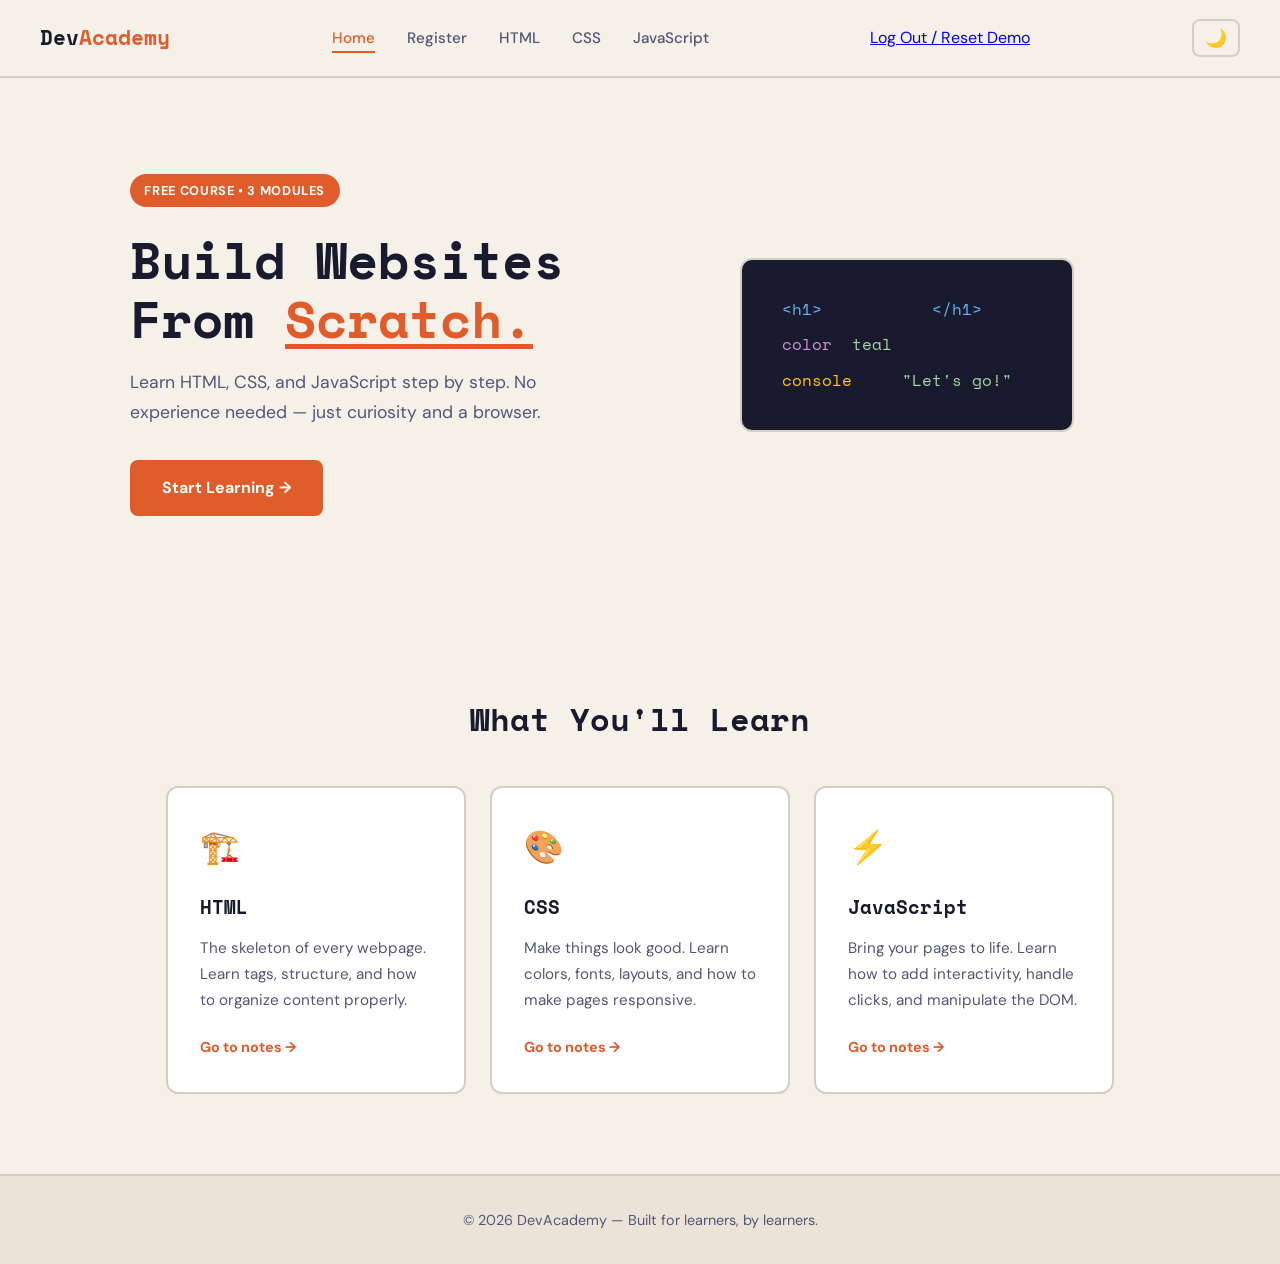
==== index.html @ c274b034 "Add files via upload" ====
<!DOCTYPE html>
<html lang="en">
<head>
    <meta charset="UTF-8">
    <meta name="viewport" content="width=device-width, initial-scale=1.0">
    <title>DevAcademy | Learn Web Development</title>
    <link rel="stylesheet" href="style.css">
    <link href="https://fonts.googleapis.com/css2?family=Space+Mono:wght@400;700&family=DM+Sans:wght@400;500;700&display=swap" rel="stylesheet">
</head>
<body>

    <!-- NAVIGATION -->
    <nav class="navbar">
        <div class="logo">Dev<span>Academy</span></div>
        <ul class="nav-links">
            <li><a href="index.html" class="active">Home</a></li>
            <li><a href="regist.html">Register</a></li>
            <li><a href="html.html">HTML</a></li>
            <li><a href="css.html">CSS</a></li>
            <li><a href="js.html">JavaScript</a></li>
        </ul>
        <a href="#" onclick="logOutUser()">Log Out / Reset Demo</a>
        <button id="theme-toggle">🌙</button>
    </nav>

    <!-- HERO SECTION -->
    <section class="hero">
        <div class="hero-text">
            <span class="badge">Free Course • 3 Modules</span>
            <h1>Build Websites<br>From <span class="highlight">Scratch.</span></h1>
            <p>Learn HTML, CSS, and JavaScript step by step. No experience needed — just curiosity and a browser.</p>
            <a href="html.html" class="btn">Start Learning →</a>
        </div>
        <div class="hero-graphic">
            <div class="code-box">
                <p><span class="tag">&lt;h1&gt;</span>Hello World<span class="tag">&lt;/h1&gt;</span></p>
                <p><span class="prop">color</span>: <span class="val">teal</span>;</p>
                <p><span class="fn">console</span>.log(<span class="val">"Let's go!"</span>);</p>
            </div>
        </div>
    </section>

    <!-- COURSES SECTION -->
    <section class="courses">
        <h2>What You'll Learn</h2>
        <div class="card-container">

            <div class="card">
                <div class="card-icon">🏗️</div>
                <h3>HTML</h3>
                <p>The skeleton of every webpage. Learn tags, structure, and how to organize content properly.</p>
                <a href="html.html" class="card-link">Go to notes →</a>
            </div>

            <div class="card">
                <div class="card-icon">🎨</div>
                <h3>CSS</h3>
                <p>Make things look good. Learn colors, fonts, layouts, and how to make pages responsive.</p>
                <a href="css.html" class="card-link">Go to notes →</a>
            </div>

            <div class="card">
                <div class="card-icon">⚡</div>
                <h3>JavaScript</h3>
                <p>Bring your pages to life. Learn how to add interactivity, handle clicks, and manipulate the DOM.</p>
                <a href="js.html" class="card-link">Go to notes →</a>
            </div>

        </div>
    </section>

    <!-- FOOTER -->
    <footer>
        <p>© 2026 DevAcademy — Built for learners, by learners.</p>
    </footer>

    <script src="script.js"></script>
</body>
</html>
---- style.css ----
:root {
    --bg: #f5f0e8;
    --bg2: #eae4d8;
    --text: #1a1a2e;
    --text2: #555577;
    --accent: #e05c2a;
    --accent2: #c44a1a;
    --card-bg: #ffffff;
    --border: #d4cec4;
    --code-bg: #1a1a2e;
}

[data-theme="dark"] {
    --bg: #0f0f1a;
    --bg2: #1a1a2e;
    --text: #f0ece0;
    --text2: #9990bb;
    --accent: #ff7043;
    --accent2: #e05c2a;
    --card-bg: #1a1a2e;
    --border: #2a2a4e;
    --code-bg: #0a0a15;
}

/* 2. RESET & BASE */
* {
    margin: 0;
    padding: 0;
    box-sizing: border-box;
    transition: background-color 0.3s, color 0.3s, border-color 0.3s;
}

body {
    font-family: 'DM Sans', sans-serif;
    background-color: var(--bg);
    color: var(--text);
    line-height: 1.7;
}

/* 3. NAVBAR */
.navbar {
    display: flex;
    justify-content: space-between;
    align-items: center;
    padding: 1.2rem 2.5rem;
    background-color: var(--bg);
    border-bottom: 2px solid var(--border);
    position: sticky;
    top: 0;
    z-index: 100;
}

.logo {
    font-family: 'Space Mono', monospace;
    font-size: 1.3rem;
    font-weight: 700;
    color: var(--text);
}

.logo span {
    color: var(--accent);
}

.nav-links {
    display: flex;
    list-style: none;
    gap: 2rem;
}

.nav-links a {
    text-decoration: none;
    color: var(--text2);
    font-weight: 500;
    font-size: 0.95rem;
    padding-bottom: 3px;
    border-bottom: 2px solid transparent;
    transition: color 0.2s, border-color 0.2s;
}

.nav-links a:hover,
.nav-links a.active {
    color: var(--accent);
    border-bottom-color: var(--accent);
}

#theme-toggle {
    background: none;
    border: 2px solid var(--border);
    border-radius: 8px;
    padding: 0.4rem 0.7rem;
    font-size: 1.1rem;
    cursor: pointer;
    transition: transform 0.3s, border-color 0.3s;
}

#theme-toggle:hover {
    transform: rotate(20deg);
    border-color: var(--accent);
}

/* 4. HERO SECTION */
.hero {
    display: flex;
    justify-content: space-between;
    align-items: center;
    padding: 6rem 2.5rem;
    gap: 3rem;
    background-color: var(--bg);
    max-width: 1100px;
    margin: 0 auto;
}

.hero-text {
    flex: 1;
}

.badge {
    display: inline-block;
    background: var(--accent);
    color: white;
    font-size: 0.8rem;
    font-weight: 700;
    padding: 0.35rem 0.9rem;
    border-radius: 20px;
    margin-bottom: 1.5rem;
    letter-spacing: 0.05em;
    text-transform: uppercase;
}

.hero-text h1 {
    font-family: 'Space Mono', monospace;
    font-size: 3.2rem;
    line-height: 1.15;
    margin-bottom: 1.2rem;
}

.highlight {
    color: var(--accent);
    text-decoration: underline;
    text-underline-offset: 6px;
}

.hero-text p {
    color: var(--text2);
    font-size: 1.1rem;
    max-width: 480px;
    margin-bottom: 2rem;
}

.btn {
    display: inline-block;
    background: var(--accent);
    color: white;
    text-decoration: none;
    padding: 0.9rem 2rem;
    border-radius: 8px;
    font-weight: 700;
    font-size: 1rem;
    transition: background 0.2s, transform 0.2s, box-shadow 0.2s;
}

.btn:hover {
    background: var(--accent2);
    transform: translateY(-3px);
    box-shadow: 0 8px 20px rgba(224, 92, 42, 0.3);
}

/* 5. HERO GRAPHIC (Code Box) */
.hero-graphic {
    flex: 1;
    display: flex;
    justify-content: center;
}

.code-box {
    background: var(--code-bg);
    border-radius: 12px;
    padding: 2rem 2.5rem;
    font-family: 'Space Mono', monospace;
    font-size: 1rem;
    line-height: 2.2;
    border: 2px solid var(--border);
    min-width: 300px;
}

.tag  { color: #64b5f6; }
.prop { color: #ce93d8; }
.val  { color: #a5d6a7; }
.fn   { color: #ffcc02; }

/* 6. COURSES SECTION */
.courses {
    padding: 5rem 2.5rem;
    max-width: 1100px;
    margin: 0 auto;
}

.courses h2 {
    font-family: 'Space Mono', monospace;
    font-size: 2rem;
    margin-bottom: 2.5rem;
    text-align: center;
}

.card-container {
    display: flex;
    gap: 1.5rem;
    justify-content: center;
    flex-wrap: wrap;
}

.card {
    background: var(--card-bg);
    border: 2px solid var(--border);
    border-radius: 12px;
    padding: 2rem;
    width: 300px;
    cursor: pointer;
    transition: transform 0.25s, box-shadow 0.25s, border-color 0.25s;
}

.card:hover {
    transform: translateY(-8px);
    box-shadow: 0 12px 30px rgba(0,0,0,0.1);
    border-color: var(--accent);
}

.card-icon {
    font-size: 2rem;
    margin-bottom: 1rem;
}

.card h3 {
    font-family: 'Space Mono', monospace;
    font-size: 1.2rem;
    margin-bottom: 0.8rem;
    color: var(--text);
}

.card p {
    color: var(--text2);
    font-size: 0.95rem;
    margin-bottom: 1.2rem;
}

.card-link {
    color: var(--accent);
    font-weight: 700;
    text-decoration: none;
    font-size: 0.9rem;
}

.card-link:hover {
    text-decoration: underline;
}

/* 7. FOOTER */
footer {
    background: var(--bg2);
    border-top: 2px solid var(--border);
    text-align: center;
    padding: 2rem;
    color: var(--text2);
    font-size: 0.9rem;
}

/* 8. RESPONSIVE */
@media (max-width: 768px) {
    .hero {
        flex-direction: column;
        padding: 3rem 1.5rem;
        text-align: center;
    }
    .hero-text h1 {
        font-size: 2.2rem;
    }
    .hero-text p {
        margin: 0 auto 2rem auto;
    }
    .nav-links {
        display: none;
    }
    .code-box {
        font-size: 0.85rem;
        min-width: unset;
        width: 100%;
    }
}
.regist{
    background: transparent;
    size: 12rem;
    
}
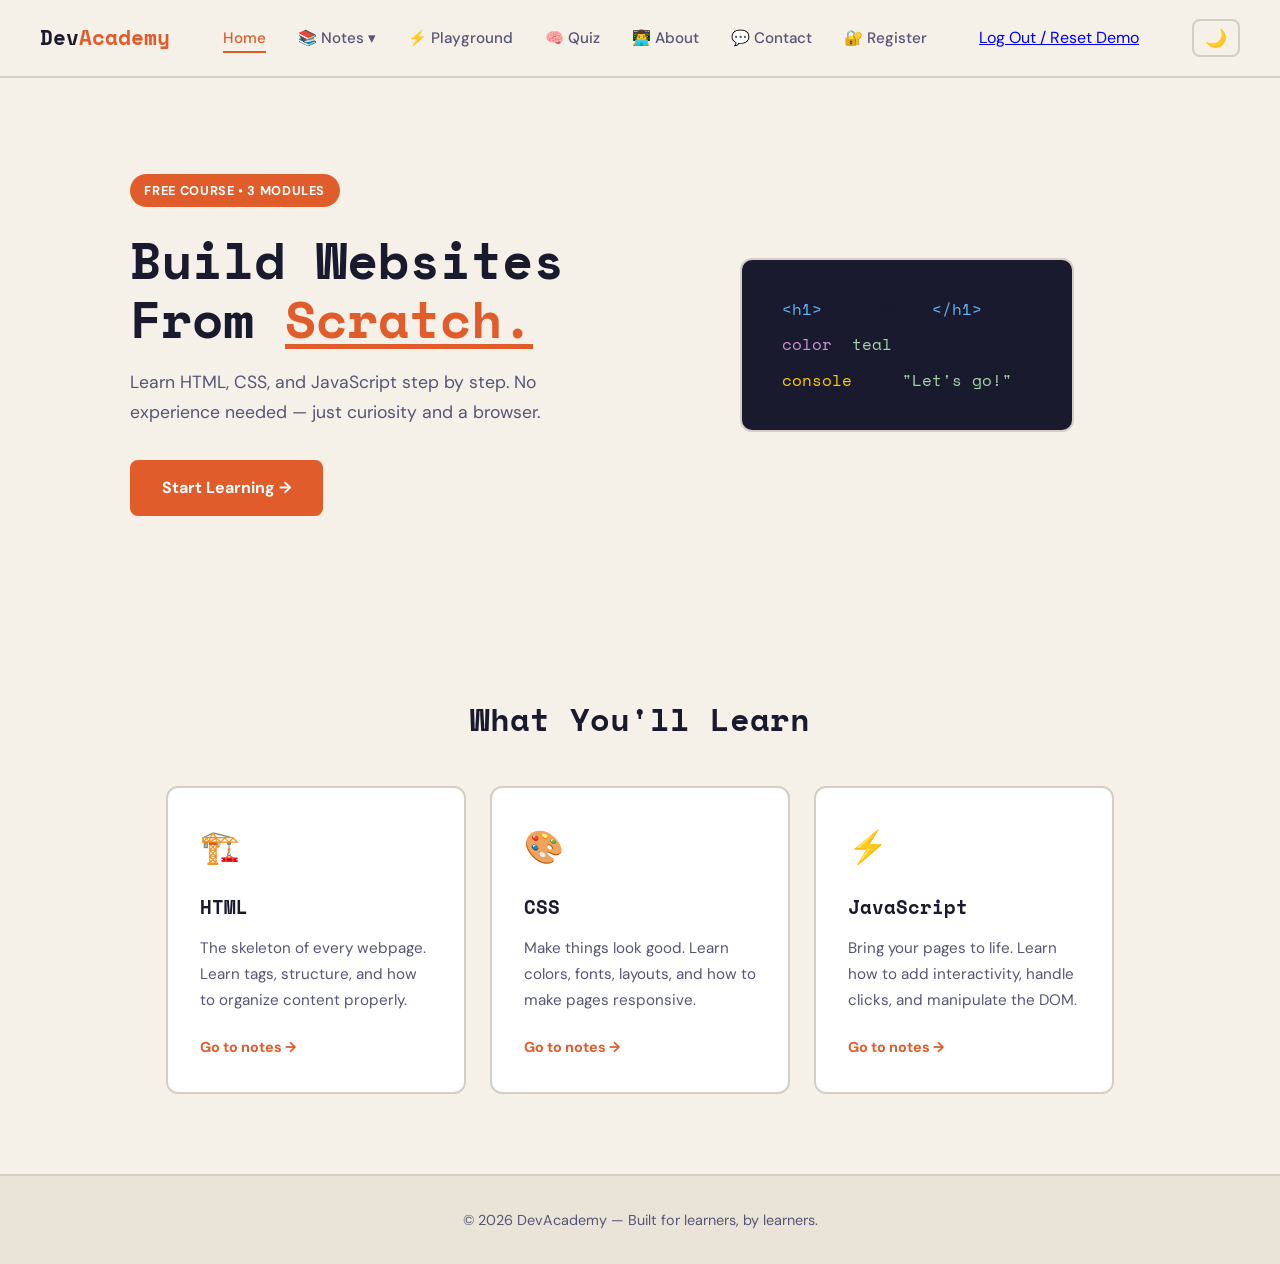
==== commit 549aa6d1: "Standardize the navigation across the site and remove the broken/inconsistent links so all main page" ====
--- a/index.html
+++ b/index.html
@@ -14,11 +14,21 @@
         <div class="logo">Dev<span>Academy</span></div>
         <ul class="nav-links">
             <li><a href="index.html" class="active">Home</a></li>
-            <li><a href="regist.html">Register</a></li>
-            <li><a href="html.html">HTML</a></li>
-            <li><a href="css.html">CSS</a></li>
-            <li><a href="js.html">JavaScript</a></li>
+            <li class="dropdown">
+                <a href="#" class="dropdown-toggle">📚 Notes ▾</a>
+                <ul class="dropdown-menu">
+                    <li><a href="html.html">🏗️ HTML</a></li>
+                    <li><a href="css.html">🎨 CSS</a></li>
+                    <li><a href="js.html">⚡ JavaScript</a></li>
+                </ul>
+            </li>
+            <li><a href="practice.html">⚡ Playground</a></li>
+            <li><a href="quiz.html">🧠 Quiz</a></li>
+            <li><a href="about.html">👨‍💻 About</a></li>
+            <li><a href="contact.html">💬 Contact</a></li>
+            <li><a href="regist.html">🔐 Register</a></li>
         </ul>
+        <button class="hamburger">☰</button>
         <a href="#" onclick="logOutUser()">Log Out / Reset Demo</a>
         <button id="theme-toggle">🌙</button>
     </nav>
--- a/style.css
+++ b/style.css
@@ -81,6 +81,69 @@
 .nav-links a.active {
     color: var(--accent);
     border-bottom-color: var(--accent);
+}
+
+/* DROPDOWN MENU */
+.dropdown {
+    position: relative;
+}
+
+.dropdown-toggle::after {
+    content: '';
+}
+
+.dropdown-menu {
+    display: none;
+    position: absolute;
+    top: 100%;
+    left: 0;
+    background: var(--card-bg);
+    border: 2px solid var(--border);
+    border-radius: 8px;
+    flex-direction: column;
+    gap: 0;
+    min-width: 200px;
+    list-style: none;
+    padding: 0.5rem 0;
+    margin-top: 0.5rem;
+    box-shadow: 0 8px 24px rgba(0,0,0,0.1);
+}
+
+.dropdown-menu li {
+    border-bottom: 1px solid var(--border);
+}
+
+.dropdown-menu li:last-child {
+    border-bottom: none;
+}
+
+.dropdown-menu a {
+    display: block;
+    padding: 0.75rem 1.2rem;
+    border: none;
+    font-size: 0.9rem;
+    transition: background 0.2s, color 0.2s;
+}
+
+.dropdown-menu a:hover {
+    background: var(--bg2);
+    color: var(--accent);
+    border-bottom: none;
+}
+
+.dropdown:hover .dropdown-menu {
+    display: flex;
+}
+
+/* Hamburger Menu */
+.hamburger {
+    display: none;
+    background: none;
+    border: none;
+    font-size: 1.5rem;
+    cursor: pointer;
+    color: var(--text);
+    padding: 0.5rem;
 }
 
 #theme-toggle {
@@ -266,28 +329,117 @@
 
 /* 8. RESPONSIVE */
 @media (max-width: 768px) {
+    .navbar {
+        padding: 1rem 1.5rem;
+        position: relative;
+    }
+    
+    .hamburger {
+        display: block;
+    }
+    
+    .nav-links {
+        display: none;
+        position: absolute;
+        top: 100%;
+        left: 0;
+        right: 0;
+        flex-direction: column;
+        background: var(--bg);
+        border-bottom: 2px solid var(--border);
+        padding: 1rem 0;
+        gap: 0;
+        width: 100%;
+        z-index: 99;
+        margin-top: 0;
+    }
+    
+    .nav-links.active {
+        display: flex;
+    }
+    
+    .nav-links li {
+        border-bottom: 1px solid var(--border);
+    }
+    
+    .nav-links a {
+        display: block;
+        padding: 1rem 1.5rem;
+        border: none;
+        font-size: 1rem;
+        border-bottom: none;
+    }
+    
+    /* Mobile dropdown */
+    .dropdown-menu {
+        position: static;
+        display: none;
+        background: var(--bg2);
+        border: none;
+        box-shadow: none;
+        padding: 0;
+        margin: 0;
+    }
+    
+    .dropdown-menu.active {
+        display: flex;
+    }
+    
+    .dropdown-menu a {
+        padding: 0.8rem 2rem;
+        font-size: 0.85rem;
+    }
+    
     .hero {
         flex-direction: column;
         padding: 3rem 1.5rem;
         text-align: center;
     }
+    
     .hero-text h1 {
         font-size: 2.2rem;
     }
+    
     .hero-text p {
         margin: 0 auto 2rem auto;
     }
-    .nav-links {
-        display: none;
-    }
+    
     .code-box {
         font-size: 0.85rem;
         min-width: unset;
         width: 100%;
-    }
-}
-.regist{
-    background: transparent;
-    size: 12rem;
-    
+        padding: 1.5rem 1rem;
+    }
+    
+    .card {
+        width: 100%;
+        max-width: 350px;
+    }
+    
+    #theme-toggle {
+        order: 3;
+    }
+}
+
+@media (max-width: 480px) {
+    .logo {
+        font-size: 1.1rem;
+    }
+    
+    .hero-text h1 {
+        font-size: 1.8rem;
+    }
+    
+    .navbar {
+        padding: 0.8rem 1rem;
+    }
+    
+    .card-container {
+        gap: 1rem;
+    }
+    
+    .hero {
+        padding: 2rem 1rem;
+        gap: 1.5rem;
+    }
 }
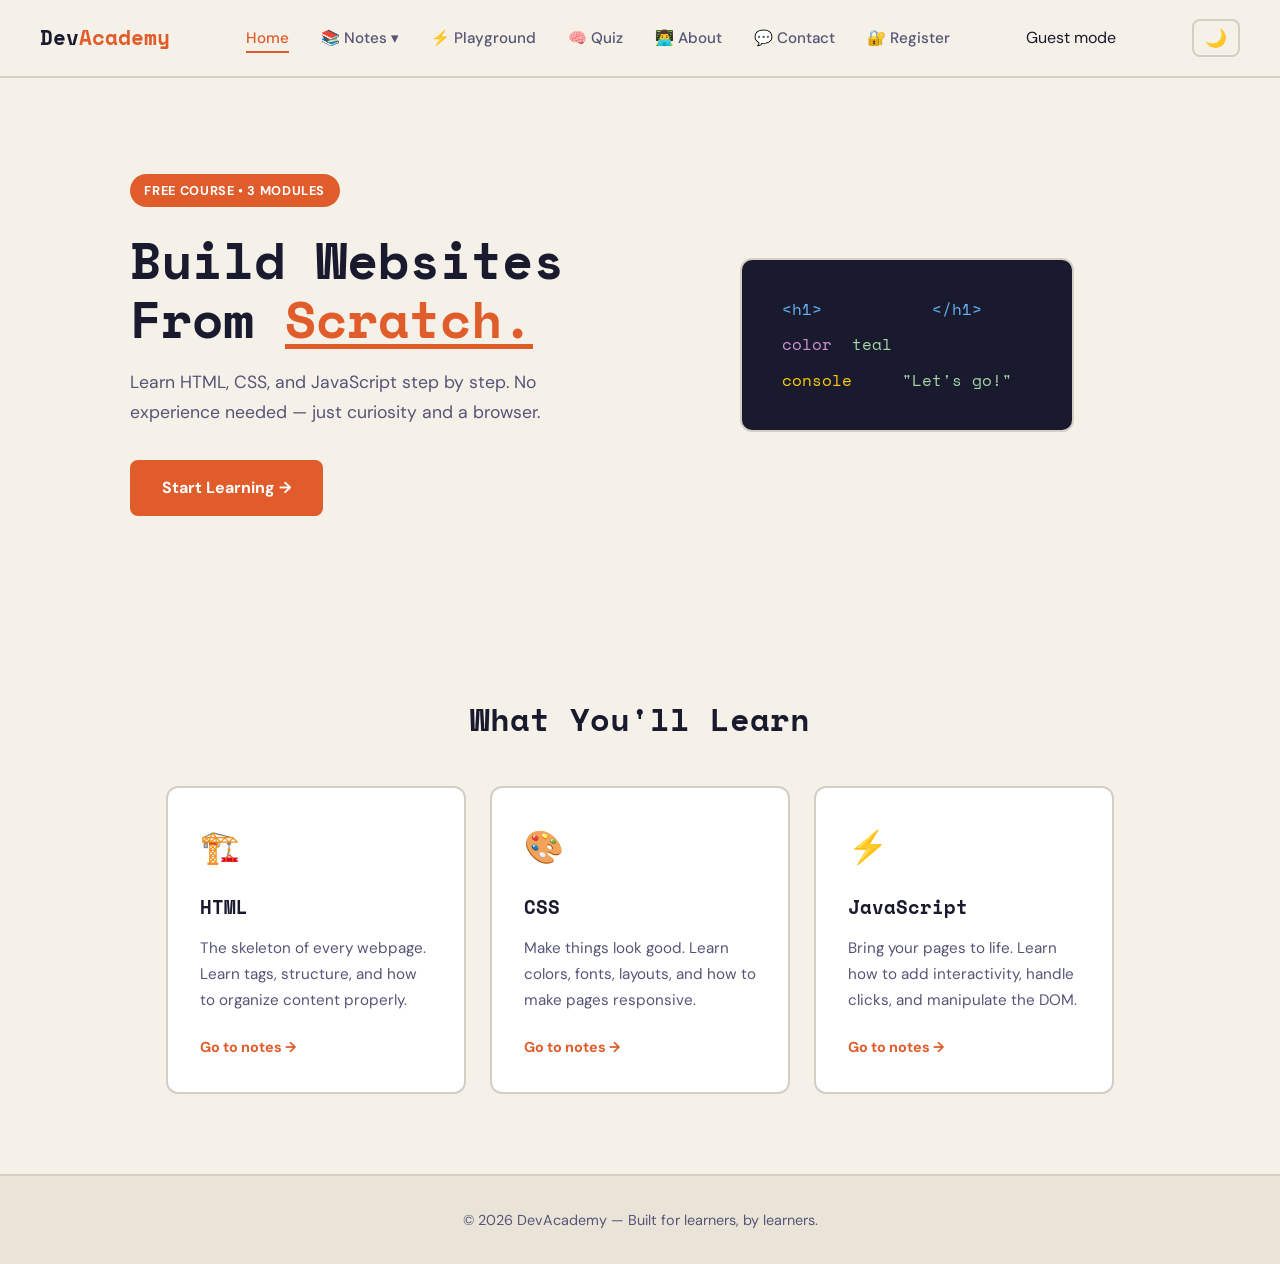
==== commit 18f23c85: "Standardize navigation across the site, keep the sign-in flow optional, and add a simple auth status" ====
--- a/index.html
+++ b/index.html
@@ -9,7 +9,6 @@
 </head>
 <body>
 
-    <!-- NAVIGATION -->
     <nav class="navbar">
         <div class="logo">Dev<span>Academy</span></div>
         <ul class="nav-links">
@@ -29,11 +28,10 @@
             <li><a href="regist.html">🔐 Register</a></li>
         </ul>
         <button class="hamburger">☰</button>
-        <a href="#" onclick="logOutUser()">Log Out / Reset Demo</a>
+        <span id="auth-status" class="auth-status">Guest mode</span>
         <button id="theme-toggle">🌙</button>
     </nav>
 
-    <!-- HERO SECTION -->
     <section class="hero">
         <div class="hero-text">
             <span class="badge">Free Course • 3 Modules</span>
@@ -50,36 +48,30 @@
         </div>
     </section>
 
-    <!-- COURSES SECTION -->
     <section class="courses">
         <h2>What You'll Learn</h2>
         <div class="card-container">
-
             <div class="card">
                 <div class="card-icon">🏗️</div>
                 <h3>HTML</h3>
                 <p>The skeleton of every webpage. Learn tags, structure, and how to organize content properly.</p>
                 <a href="html.html" class="card-link">Go to notes →</a>
             </div>
-
             <div class="card">
                 <div class="card-icon">🎨</div>
                 <h3>CSS</h3>
                 <p>Make things look good. Learn colors, fonts, layouts, and how to make pages responsive.</p>
                 <a href="css.html" class="card-link">Go to notes →</a>
             </div>
-
             <div class="card">
                 <div class="card-icon">⚡</div>
                 <h3>JavaScript</h3>
                 <p>Bring your pages to life. Learn how to add interactivity, handle clicks, and manipulate the DOM.</p>
                 <a href="js.html" class="card-link">Go to notes →</a>
             </div>
-
         </div>
     </section>
 
-    <!-- FOOTER -->
     <footer>
         <p>© 2026 DevAcademy — Built for learners, by learners.</p>
     </footer>
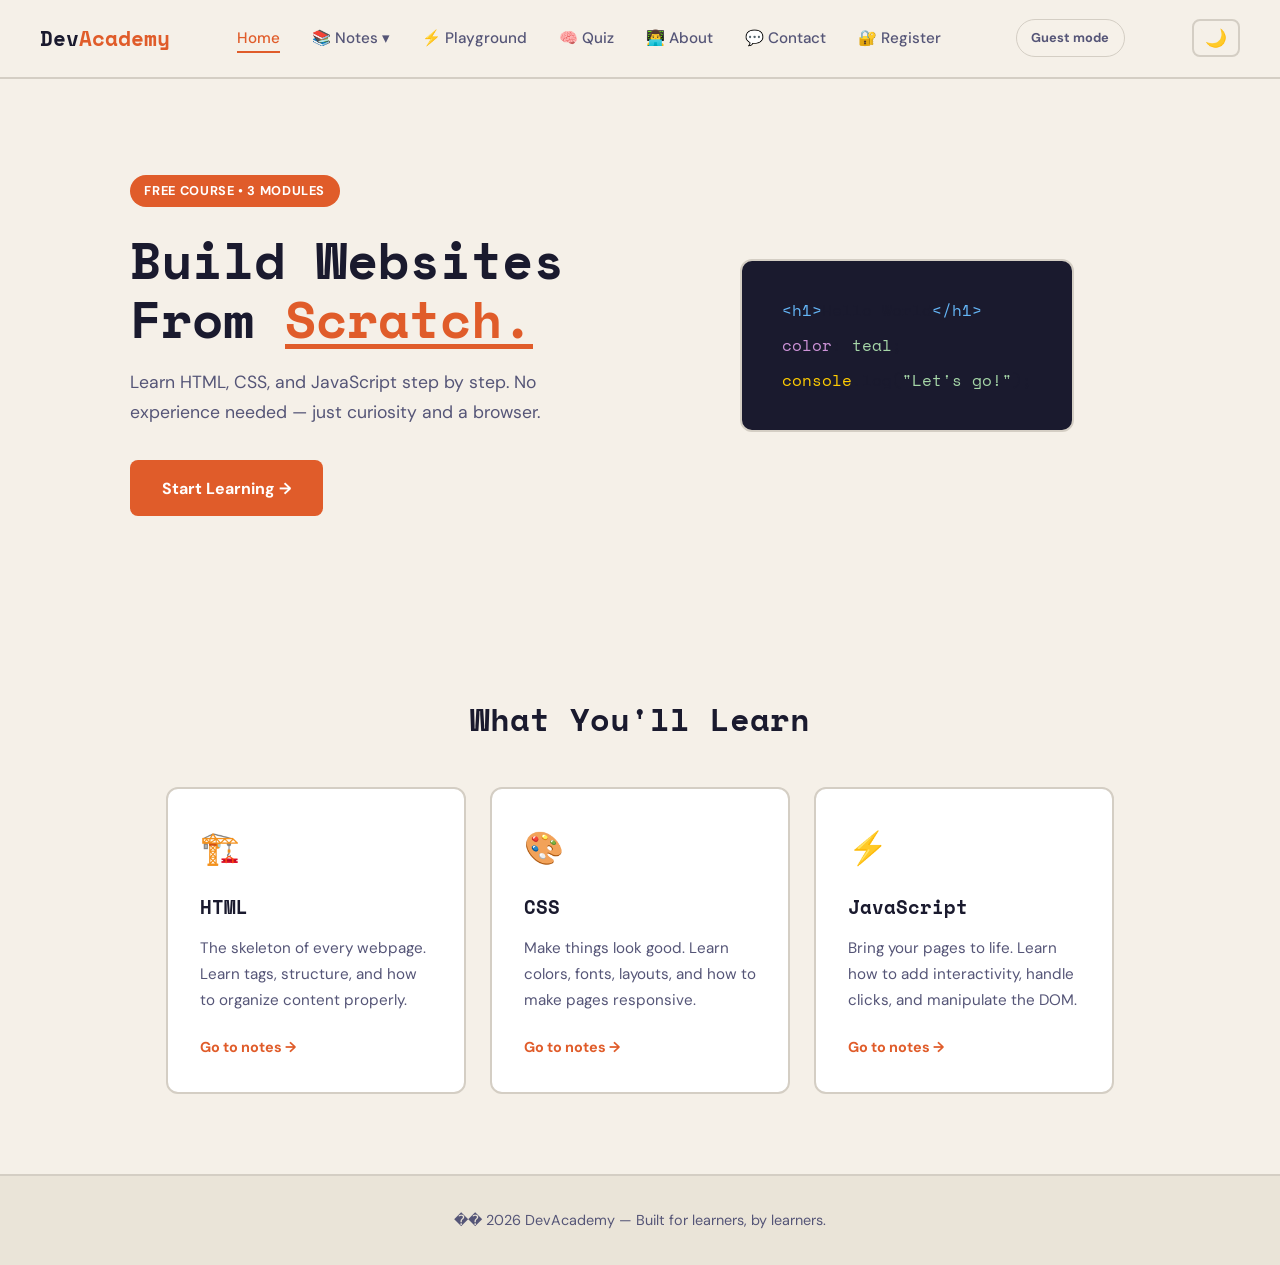
==== commit d1f29ed9: "Apply the practical refactor: split the main site behavior into reusable JS modules, add shared help" ====
--- a/index.html
+++ b/index.html
@@ -5,6 +5,7 @@
     <meta name="viewport" content="width=device-width, initial-scale=1.0">
     <title>DevAcademy | Learn Web Development</title>
     <link rel="stylesheet" href="style.css">
+    <link rel="stylesheet" href="assets/css/site-helpers.css">
     <link href="https://fonts.googleapis.com/css2?family=Space+Mono:wght@400;700&family=DM+Sans:wght@400;500;700&display=swap" rel="stylesheet">
 </head>
 <body>
@@ -73,9 +74,13 @@
     </section>
 
     <footer>
-        <p>© 2026 DevAcademy — Built for learners, by learners.</p>
+        <p>�� 2026 DevAcademy — Built for learners, by learners.</p>
     </footer>
 
     <script src="script.js"></script>
+    <script src="assets/js/theme.js"></script>
+    <script src="assets/js/nav.js"></script>
+    <script src="assets/js/auth.js"></script>
+    <script src="assets/js/main.js"></script>
 </body>
 </html>
--- a/assets/css/site-helpers.css
+++ b/assets/css/site-helpers.css
@@ -0,0 +1,23 @@
+.auth-status {
+    display: inline-flex;
+    align-items: center;
+    justify-content: center;
+    font-size: 0.8rem;
+    font-weight: 700;
+    color: var(--text2);
+    background: rgba(255, 255, 255, 0.06);
+    border: 1px solid var(--border);
+    border-radius: 999px;
+    padding: 0.45rem 0.9rem;
+    margin-left: 0.5rem;
+    white-space: nowrap;
+}
+
+.nav-links a.active {
+    color: var(--accent);
+    border-bottom: 2px solid var(--accent);
+}
+
+.dropdown-menu.active {
+    display: block;
+}
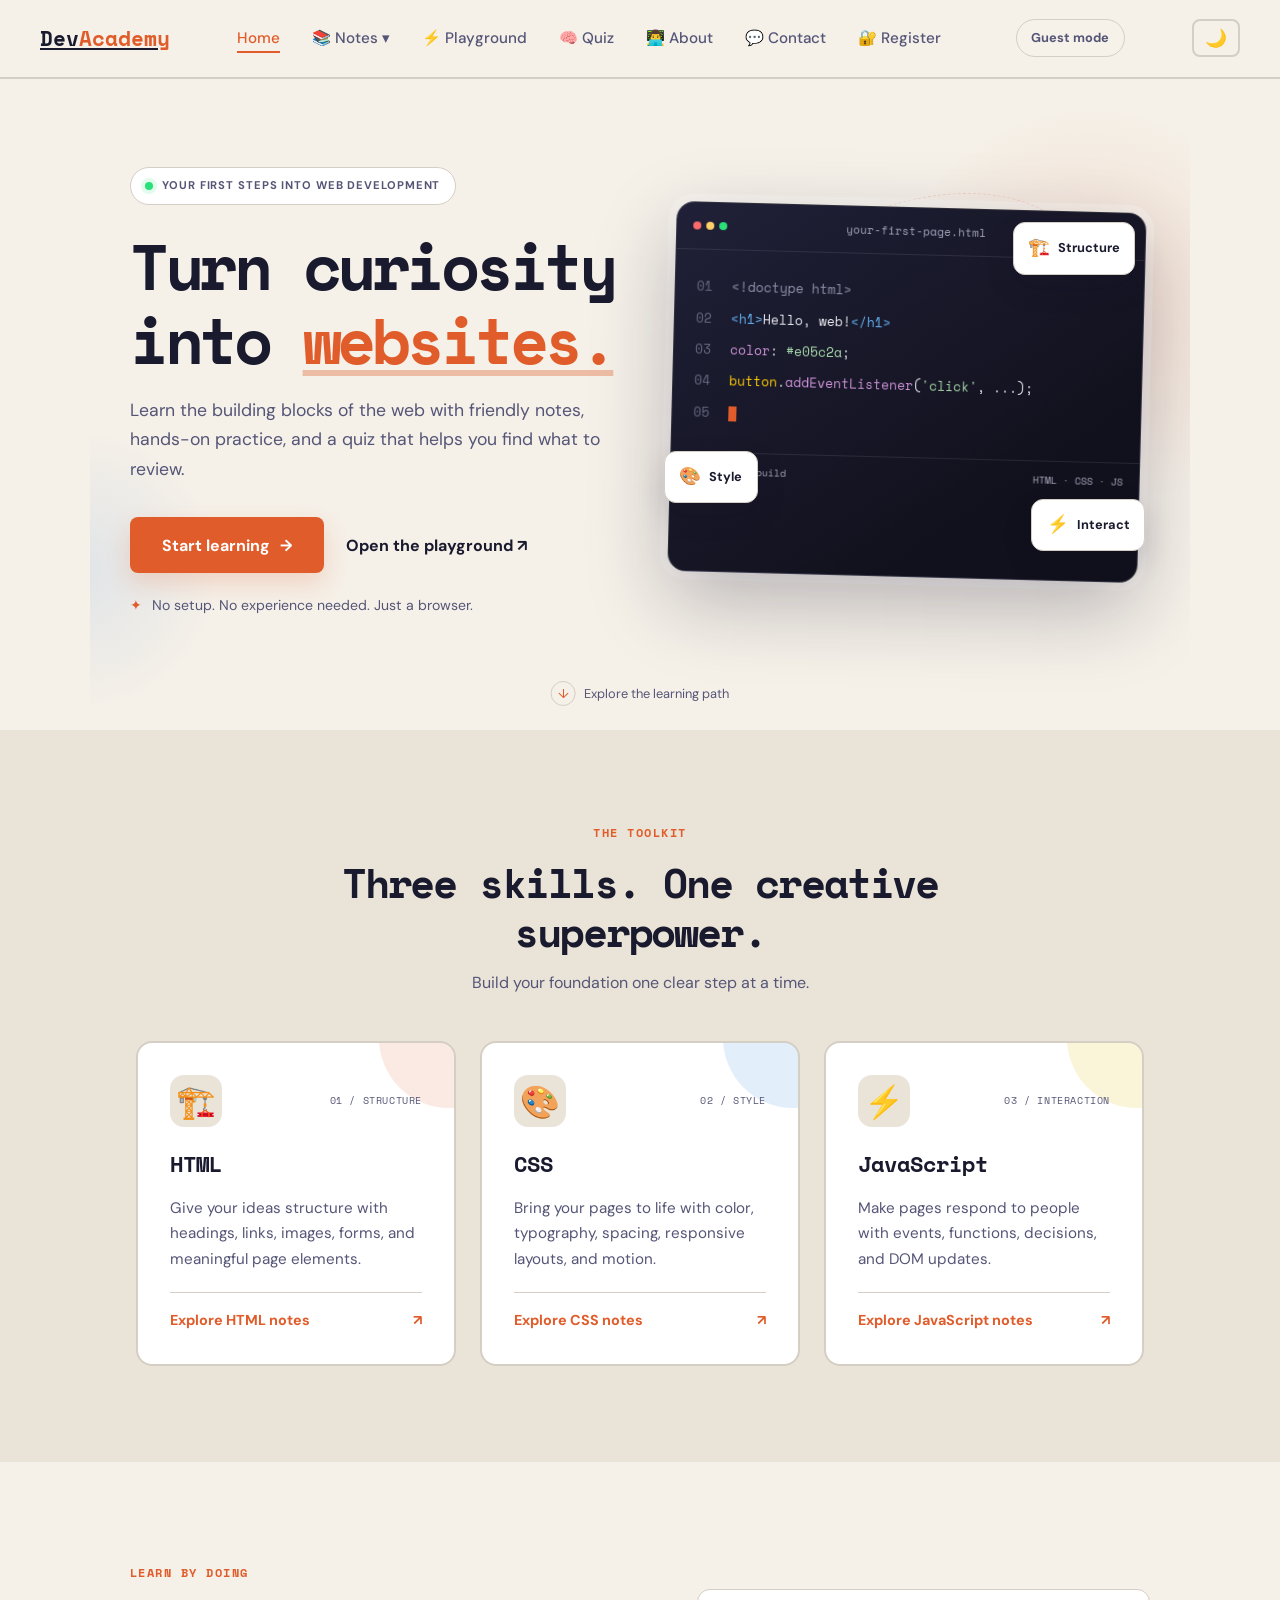
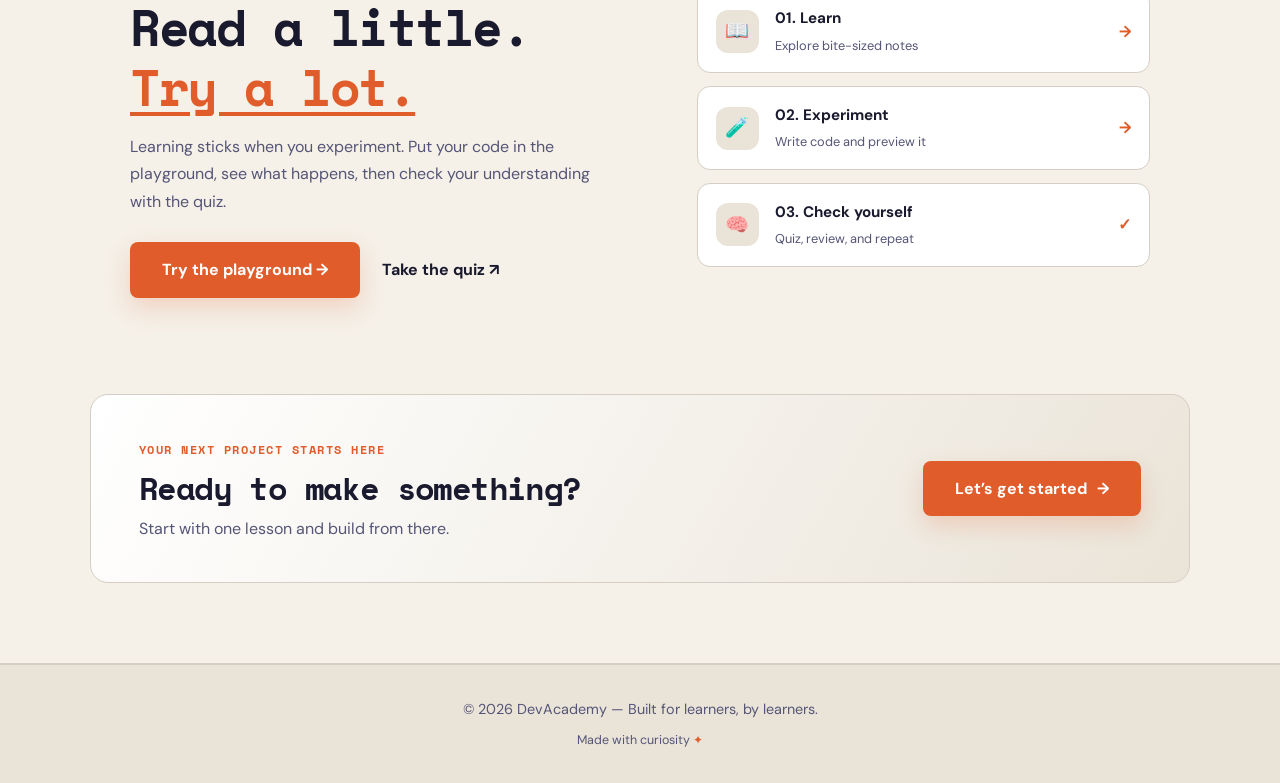
==== commit b5156b10: "Refresh landing page with polished responsive interactions" ====
--- a/index.html
+++ b/index.html
@@ -3,15 +3,17 @@
 <head>
     <meta charset="UTF-8">
     <meta name="viewport" content="width=device-width, initial-scale=1.0">
+    <meta name="description" content="Learn HTML, CSS, and JavaScript with beginner-friendly notes, a live playground, and a quick knowledge quiz.">
     <title>DevAcademy | Learn Web Development</title>
     <link rel="stylesheet" href="style.css">
     <link rel="stylesheet" href="assets/css/site-helpers.css">
+    <link rel="stylesheet" href="landing.css">
     <link href="https://fonts.googleapis.com/css2?family=Space+Mono:wght@400;700&family=DM+Sans:wght@400;500;700&display=swap" rel="stylesheet">
 </head>
 <body>
 
     <nav class="navbar">
-        <div class="logo">Dev<span>Academy</span></div>
+        <a class="logo" href="index.html" aria-label="DevAcademy home">Dev<span>Academy</span></a>
         <ul class="nav-links">
             <li><a href="index.html" class="active">Home</a></li>
             <li class="dropdown">
@@ -28,59 +30,100 @@
             <li><a href="contact.html">💬 Contact</a></li>
             <li><a href="regist.html">🔐 Register</a></li>
         </ul>
-        <button class="hamburger">☰</button>
+        <button class="hamburger" type="button" aria-label="Toggle navigation" aria-expanded="false">☰</button>
         <span id="auth-status" class="auth-status">Guest mode</span>
-        <button id="theme-toggle">🌙</button>
+        <button id="theme-toggle" type="button" aria-label="Toggle theme">🌙</button>
     </nav>
 
-    <section class="hero">
-        <div class="hero-text">
-            <span class="badge">Free Course • 3 Modules</span>
-            <h1>Build Websites<br>From <span class="highlight">Scratch.</span></h1>
-            <p>Learn HTML, CSS, and JavaScript step by step. No experience needed — just curiosity and a browser.</p>
-            <a href="html.html" class="btn">Start Learning →</a>
-        </div>
-        <div class="hero-graphic">
-            <div class="code-box">
-                <p><span class="tag">&lt;h1&gt;</span>Hello World<span class="tag">&lt;/h1&gt;</span></p>
-                <p><span class="prop">color</span>: <span class="val">teal</span>;</p>
-                <p><span class="fn">console</span>.log(<span class="val">"Let's go!"</span>);</p>
+    <main>
+        <section class="hero landing-hero">
+            <div class="hero-text landing-copy">
+                <span class="badge"><span class="status-dot" aria-hidden="true"></span> YOUR FIRST STEPS INTO WEB DEVELOPMENT</span>
+                <h1>Turn curiosity into <span class="highlight">websites.</span></h1>
+                <p>Learn the building blocks of the web with friendly notes, hands-on practice, and a quiz that helps you find what to review.</p>
+                <div class="hero-actions">
+                    <a href="html.html" class="btn landing-primary">Start learning <span aria-hidden="true">→</span></a>
+                    <a href="practice.html" class="landing-secondary">Open the playground <span aria-hidden="true">↗</span></a>
+                </div>
+                <div class="hero-proof"><span aria-hidden="true">✦</span> No setup. No experience needed. Just a browser.</div>
             </div>
-        </div>
-    </section>
+            <div class="hero-graphic landing-visual" aria-label="Code preview showing HTML, CSS, and JavaScript">
+                <div class="orbit orbit-one" aria-hidden="true"></div>
+                <div class="orbit orbit-two" aria-hidden="true"></div>
+                <div class="code-window">
+                    <div class="window-top"><span class="window-dots"><i></i><i></i><i></i></span><span>your-first-page.html</span><span class="window-menu">•••</span></div>
+                    <div class="code-lines" aria-hidden="true">
+                        <p><span class="line-number">01</span><span class="code-muted">&lt;!doctype html&gt;</span></p>
+                        <p><span class="line-number">02</span><span class="tag">&lt;h1&gt;</span>Hello, web!<span class="tag">&lt;/h1&gt;</span></p>
+                        <p><span class="line-number">03</span><span class="prop">color</span>: <span class="val">#e05c2a</span>;</p>
+                        <p><span class="line-number">04</span><span class="fn">button</span>.<span class="prop">addEventListener</span>(<span class="val">'click'</span>, ...);</p>
+                        <p><span class="line-number">05</span><span class="cursor-block"></span></p>
+                    </div>
+                    <div class="window-status"><span><i></i> Ready to build</span><span>HTML · CSS · JS</span></div>
+                </div>
+                <div class="floating-chip chip-html"><span>🏗️</span> Structure</div>
+                <div class="floating-chip chip-css"><span>🎨</span> Style</div>
+                <div class="floating-chip chip-js"><span>⚡</span> Interact</div>
+            </div>
+            <a class="scroll-cue" href="#learning-path"><span aria-hidden="true">↓</span> Explore the learning path</a>
+        </section>
 
-    <section class="courses">
-        <h2>What You'll Learn</h2>
-        <div class="card-container">
-            <div class="card">
-                <div class="card-icon">🏗️</div>
-                <h3>HTML</h3>
-                <p>The skeleton of every webpage. Learn tags, structure, and how to organize content properly.</p>
-                <a href="html.html" class="card-link">Go to notes →</a>
+        <section class="learning-section" id="learning-path">
+            <div class="section-heading">
+                <span class="section-kicker">THE TOOLKIT</span>
+                <h2>Three skills. One creative superpower.</h2>
+                <p>Build your foundation one clear step at a time.</p>
             </div>
-            <div class="card">
-                <div class="card-icon">🎨</div>
-                <h3>CSS</h3>
-                <p>Make things look good. Learn colors, fonts, layouts, and how to make pages responsive.</p>
-                <a href="css.html" class="card-link">Go to notes →</a>
+            <div class="card-container learning-cards">
+                <article class="card learning-card html-card">
+                    <div class="card-topline"><span class="card-icon">🏗️</span><span class="module-number">01 / STRUCTURE</span></div>
+                    <h3>HTML</h3>
+                    <p>Give your ideas structure with headings, links, images, forms, and meaningful page elements.</p>
+                    <a href="html.html" class="card-link">Explore HTML notes <span aria-hidden="true">↗</span></a>
+                </article>
+                <article class="card learning-card css-card">
+                    <div class="card-topline"><span class="card-icon">🎨</span><span class="module-number">02 / STYLE</span></div>
+                    <h3>CSS</h3>
+                    <p>Bring your pages to life with color, typography, spacing, responsive layouts, and motion.</p>
+                    <a href="css.html" class="card-link">Explore CSS notes <span aria-hidden="true">↗</span></a>
+                </article>
+                <article class="card learning-card js-card">
+                    <div class="card-topline"><span class="card-icon">⚡</span><span class="module-number">03 / INTERACTION</span></div>
+                    <h3>JavaScript</h3>
+                    <p>Make pages respond to people with events, functions, decisions, and DOM updates.</p>
+                    <a href="js.html" class="card-link">Explore JavaScript notes <span aria-hidden="true">↗</span></a>
+                </article>
             </div>
-            <div class="card">
-                <div class="card-icon">⚡</div>
-                <h3>JavaScript</h3>
-                <p>Bring your pages to life. Learn how to add interactivity, handle clicks, and manipulate the DOM.</p>
-                <a href="js.html" class="card-link">Go to notes →</a>
+        </section>
+
+        <section class="try-section" aria-labelledby="try-title">
+            <div class="try-copy">
+                <span class="section-kicker">LEARN BY DOING</span>
+                <h2 id="try-title">Read a little.<br><span class="highlight">Try a lot.</span></h2>
+                <p>Learning sticks when you experiment. Put your code in the playground, see what happens, then check your understanding with the quiz.</p>
+                <div class="hero-actions">
+                    <a href="practice.html" class="btn landing-primary">Try the playground →</a>
+                    <a href="quiz.html" class="landing-secondary">Take the quiz <span aria-hidden="true">↗</span></a>
+                </div>
             </div>
-        </div>
-    </section>
+            <div class="learning-steps" aria-label="A simple learning loop">
+                <div class="step-card"><span class="step-icon">📖</span><span><strong>01. Learn</strong><small>Explore bite-sized notes</small></span><span class="step-arrow">→</span></div>
+                <div class="step-card"><span class="step-icon">🧪</span><span><strong>02. Experiment</strong><small>Write code and preview it</small></span><span class="step-arrow">→</span></div>
+                <div class="step-card"><span class="step-icon">🧠</span><span><strong>03. Check yourself</strong><small>Quiz, review, and repeat</small></span><span class="step-arrow">✓</span></div>
+            </div>
+        </section>
+
+        <section class="landing-cta">
+            <div><span class="section-kicker">YOUR NEXT PROJECT STARTS HERE</span><h2>Ready to make something?</h2><p>Start with one lesson and build from there.</p></div>
+            <a href="html.html" class="btn landing-primary">Let’s get started <span aria-hidden="true">→</span></a>
+        </section>
+    </main>
 
     <footer>
-        <p>�� 2026 DevAcademy — Built for learners, by learners.</p>
+        <p>© 2026 DevAcademy — Built for learners, by learners.</p>
+        <p class="footer-note">Made with curiosity <span aria-hidden="true">✦</span></p>
     </footer>
 
     <script src="script.js"></script>
-    <script src="assets/js/theme.js"></script>
-    <script src="assets/js/nav.js"></script>
-    <script src="assets/js/auth.js"></script>
-    <script src="assets/js/main.js"></script>
 </body>
 </html>
--- a/landing.css
+++ b/landing.css
@@ -0,0 +1,191 @@
+/* Landing page enhancements — keeps the existing DevAcademy color system. */
+
+.landing-hero {
+    position: relative;
+    min-height: 650px;
+    padding-top: 5.5rem;
+    padding-bottom: 7rem;
+    overflow: hidden;
+    isolation: isolate;
+}
+
+.landing-hero::before,
+.landing-hero::after {
+    content: "";
+    position: absolute;
+    z-index: -1;
+    border-radius: 50%;
+    pointer-events: none;
+}
+
+.landing-hero::before {
+    width: 420px;
+    height: 420px;
+    right: -110px;
+    top: 20px;
+    background: radial-gradient(circle, rgba(224, 92, 42, 0.13), transparent 68%);
+}
+
+.landing-hero::after {
+    width: 280px;
+    height: 280px;
+    left: -150px;
+    bottom: 20px;
+    background: radial-gradient(circle, rgba(42, 122, 224, 0.1), transparent 70%);
+}
+
+.landing-copy { position: relative; z-index: 2; }
+
+.landing-copy .badge {
+    display: inline-flex;
+    align-items: center;
+    gap: 0.55rem;
+    font-size: 0.7rem;
+    letter-spacing: 0.08em;
+    padding: 0.55rem 0.9rem;
+    background: var(--card-bg);
+    color: var(--text2);
+    border: 1px solid var(--border);
+}
+
+.status-dot,
+.window-status i {
+    display: inline-block;
+    width: 8px;
+    height: 8px;
+    border-radius: 50%;
+    background: #2ae078;
+    box-shadow: 0 0 0 4px rgba(42, 224, 120, 0.13);
+}
+
+.landing-copy h1 { max-width: 650px; font-size: clamp(2.7rem, 5vw, 4.5rem); letter-spacing: -0.07em; }
+.landing-copy .highlight { text-decoration-color: rgba(224, 92, 42, 0.35); }
+.landing-copy > p { max-width: 500px; }
+.hero-actions { display: flex; align-items: center; gap: 1.4rem; flex-wrap: wrap; }
+.landing-primary { box-shadow: 0 10px 24px rgba(224, 92, 42, 0.2); }
+.landing-primary span { display: inline-block; margin-left: 0.35rem; transition: transform 0.2s ease; }
+.landing-primary:hover span { transform: translateX(4px); }
+.landing-secondary { color: var(--text); font-weight: 700; text-decoration: none; transition: color 0.2s ease; }
+.landing-secondary:hover { color: var(--accent); }
+.hero-proof { color: var(--text2); font-size: 0.88rem; margin-top: 1.3rem; }
+.hero-proof span { color: var(--accent); margin-right: 0.35rem; }
+
+.landing-visual { position: relative; min-height: 370px; }
+.code-window {
+    position: relative;
+    z-index: 1;
+    width: min(100%, 470px);
+    overflow: hidden;
+    border: 1px solid rgba(255,255,255,0.12);
+    border-radius: 18px;
+    background: linear-gradient(145deg, #202038, #11111d 75%);
+    box-shadow: 0 28px 80px rgba(25, 20, 45, 0.28), 0 0 0 8px rgba(255,255,255,0.28);
+    transform: rotate(1.5deg);
+    animation: window-arrive 0.8s ease-out both, window-float 6s ease-in-out 0.8s infinite;
+}
+.window-top, .window-status { display: flex; justify-content: space-between; align-items: center; color: #a7a7be; font: 0.7rem 'Space Mono', monospace; }
+.window-top { padding: 0.9rem 1rem; border-bottom: 1px solid rgba(255,255,255,0.09); }
+.window-dots { display: flex; gap: 5px; }
+.window-dots i { display: block; width: 8px; height: 8px; border-radius: 50%; background: #ff6b6b; }
+.window-dots i:nth-child(2) { background: #ffd166; }
+.window-dots i:nth-child(3) { background: #2ae078; }
+.window-menu { letter-spacing: 0.1em; }
+.code-lines { padding: 1.35rem 1.3rem 1.5rem; color: #ececf4; font: clamp(0.65rem, 1vw, 0.82rem)/2.45 'Space Mono', monospace; }
+.code-lines p { white-space: nowrap; }
+.line-number { display: inline-block; width: 2.2rem; color: #66667f; user-select: none; }
+.code-muted { color: #9292ac; }
+.code-lines .tag { color: #64b5f6; }
+.code-lines .prop { color: #ce93d8; }
+.code-lines .val { color: #a5d6a7; }
+.code-lines .fn { color: #ffcc02; }
+.cursor-block { display: inline-block; width: 8px; height: 15px; vertical-align: middle; background: var(--accent); animation: cursor-blink 1s steps(2, start) infinite; }
+.window-status { padding: 0.7rem 1rem; border-top: 1px solid rgba(255,255,255,0.09); font-size: 0.63rem; }
+.window-status span:first-child { display: flex; align-items: center; gap: 0.55rem; }
+.window-status i { width: 6px; height: 6px; }
+.floating-chip { position: absolute; z-index: 2; display: flex; gap: 0.5rem; align-items: center; padding: 0.65rem 0.9rem; border: 1px solid var(--border); border-radius: 12px; background: var(--card-bg); color: var(--text); font-size: 0.8rem; font-weight: 700; box-shadow: 0 12px 30px rgba(20, 20, 40, 0.12); animation: chip-float 4s ease-in-out infinite; }
+.floating-chip span { font-size: 1.1rem; }
+.chip-html { top: 4%; right: 3%; }
+.chip-css { left: 0; bottom: 20%; animation-delay: -1.2s; }
+.chip-js { right: 1%; bottom: 7%; animation-delay: -2.3s; }
+.orbit { position: absolute; border: 1px dashed rgba(224, 92, 42, 0.2); border-radius: 50%; }
+.orbit-one { width: 390px; height: 250px; transform: rotate(-24deg); }
+.orbit-two { width: 310px; height: 360px; transform: rotate(38deg); border-color: rgba(42, 122, 224, 0.16); }
+.scroll-cue { position: absolute; bottom: 1.5rem; left: 50%; transform: translateX(-50%); display: flex; align-items: center; gap: 0.55rem; color: var(--text2); font-size: 0.8rem; text-decoration: none; }
+.scroll-cue span { display: grid; place-items: center; width: 25px; height: 25px; border: 1px solid var(--border); border-radius: 50%; color: var(--accent); animation: cue-bounce 1.7s ease-in-out infinite; }
+
+.learning-section { padding: 5.5rem 2.5rem 6rem; background: var(--bg2); }
+.section-heading { max-width: 700px; margin: 0 auto 2.8rem; text-align: center; }
+.section-kicker { color: var(--accent); font: 700 0.72rem 'Space Mono', monospace; letter-spacing: 0.13em; }
+.section-heading h2, .try-copy h2, .landing-cta h2 { font: 700 clamp(1.8rem, 3.2vw, 2.6rem)/1.2 'Space Mono', monospace; margin: 0.8rem 0; letter-spacing: -0.05em; }
+.section-heading p, .landing-cta p { color: var(--text2); }
+.learning-cards { align-items: stretch; }
+.learning-card { position: relative; overflow: hidden; min-height: 285px; display: flex; flex-direction: column; width: 320px; border-radius: 16px; }
+.learning-card::before { content: ""; position: absolute; width: 140px; height: 140px; top: -75px; right: -65px; border-radius: 50%; background: var(--card-glow, rgba(224,92,42,.12)); transition: transform 0.35s ease; }
+.learning-card:hover::before { transform: scale(2.2); }
+.html-card { --card-glow: rgba(224,92,42,.13); }
+.css-card { --card-glow: rgba(42,122,224,.13); }
+.js-card { --card-glow: rgba(224,192,42,.18); }
+.card-topline { position: relative; display: flex; align-items: center; justify-content: space-between; margin-bottom: 1.2rem; }
+.learning-card .card-icon { display: grid; place-items: center; width: 52px; height: 52px; margin: 0; border-radius: 14px; background: var(--bg2); transition: transform 0.3s ease; }
+.learning-card:hover .card-icon { transform: rotate(-8deg) scale(1.08); }
+.module-number { color: var(--text2); font: 0.62rem 'Space Mono', monospace; letter-spacing: 0.06em; }
+.learning-card h3, .learning-card p, .learning-card .card-link { position: relative; }
+.learning-card h3 { font-size: 1.35rem; }
+.learning-card p { flex: 1; }
+.learning-card .card-link { display: flex; justify-content: space-between; padding-top: 0.9rem; border-top: 1px solid var(--border); }
+.learning-card .card-link span { transition: transform 0.2s ease; }
+.learning-card .card-link:hover span { transform: translate(3px, -3px); }
+
+.try-section { max-width: 1100px; margin: 0 auto; padding: 6rem 2.5rem; display: grid; grid-template-columns: 1fr 0.9fr; gap: 4rem; align-items: center; }
+.try-copy h2 { font-size: clamp(2rem, 4vw, 3.1rem); }
+.try-copy p { color: var(--text2); max-width: 470px; margin: 1rem 0 1.7rem; }
+.learning-steps { display: grid; gap: 0.8rem; }
+.step-card { display: flex; align-items: center; gap: 1rem; padding: 1rem 1.1rem; background: var(--card-bg); border: 1px solid var(--border); border-radius: 13px; transition: transform 0.2s ease, border-color 0.2s ease, box-shadow 0.2s ease; }
+.step-card:hover { transform: translateX(7px); border-color: var(--accent); box-shadow: 0 10px 25px rgba(20,20,40,.08); }
+.step-icon { display: grid; place-items: center; width: 43px; height: 43px; border-radius: 12px; background: var(--bg2); font-size: 1.2rem; }
+.step-card strong, .step-card small { display: block; }
+.step-card strong { color: var(--text); font-size: 0.95rem; }
+.step-card small { margin-top: 0.15rem; color: var(--text2); font-size: 0.8rem; }
+.step-arrow { margin-left: auto; color: var(--accent); font-weight: 700; }
+.landing-cta { max-width: 1100px; margin: 0 auto 5rem; padding: 2.5rem 3rem; display: flex; justify-content: space-between; align-items: center; gap: 2rem; border: 1px solid var(--border); border-radius: 18px; background: linear-gradient(120deg, var(--card-bg), var(--bg2)); }
+.landing-cta h2 { font-size: clamp(1.5rem, 2.5vw, 2rem); margin: 0.45rem 0; }
+.landing-cta .btn { flex: 0 0 auto; }
+footer .footer-note { margin-top: 0.5rem; font-size: 0.78rem; }
+footer .footer-note span { color: var(--accent); }
+
+@keyframes cursor-blink { to { visibility: hidden; } }
+@keyframes window-arrive { from { opacity: 0; transform: translateY(18px) rotate(1.5deg); } to { opacity: 1; transform: translateY(0) rotate(1.5deg); } }
+@keyframes window-float { 0%, 100% { translate: 0 0; } 50% { translate: 0 -9px; } }
+@keyframes chip-float { 0%, 100% { translate: 0 0; } 50% { translate: 0 -7px; } }
+@keyframes cue-bounce { 0%, 100% { translate: 0 0; } 50% { translate: 0 4px; } }
+
+@media (max-width: 900px) {
+    .landing-hero { min-height: 0; padding-top: 4rem; padding-bottom: 5rem; }
+    .landing-visual { width: min(100%, 560px); min-height: 340px; }
+    .try-section { grid-template-columns: 1fr; gap: 2.5rem; }
+    .landing-cta { margin-left: 1.5rem; margin-right: 1.5rem; }
+}
+
+@media (max-width: 600px) {
+    .landing-copy h1 { font-size: 2.45rem; }
+    .landing-copy .badge { font-size: 0.58rem; }
+    .hero-actions { align-items: flex-start; flex-direction: column; gap: 1rem; }
+    .landing-visual { min-height: 290px; }
+    .code-window { box-shadow: 0 18px 45px rgba(25,20,45,.24), 0 0 0 5px rgba(255,255,255,.25); }
+    .code-lines { padding: 1rem 0.7rem; font-size: 0.58rem; }
+    .line-number { width: 1.7rem; }
+    .floating-chip { padding: 0.5rem 0.65rem; font-size: 0.68rem; }
+    .chip-html { right: 0; top: 0; }
+    .chip-css { left: 0; bottom: 12%; }
+    .chip-js { right: 0; bottom: 1%; }
+    .orbit-one { width: 280px; height: 200px; }
+    .orbit-two { width: 240px; height: 290px; }
+    .learning-section { padding: 4rem 1.2rem; }
+    .learning-card { width: 100%; }
+    .try-section { padding: 4rem 1.3rem; }
+    .landing-cta { margin: 0 1.2rem 3.5rem; padding: 1.6rem; align-items: flex-start; flex-direction: column; }
+}
+
+@media (prefers-reduced-motion: reduce) {
+    *, *::before, *::after { scroll-behavior: auto !important; animation-duration: 0.01ms !important; animation-iteration-count: 1 !important; transition-duration: 0.01ms !important; }
+}
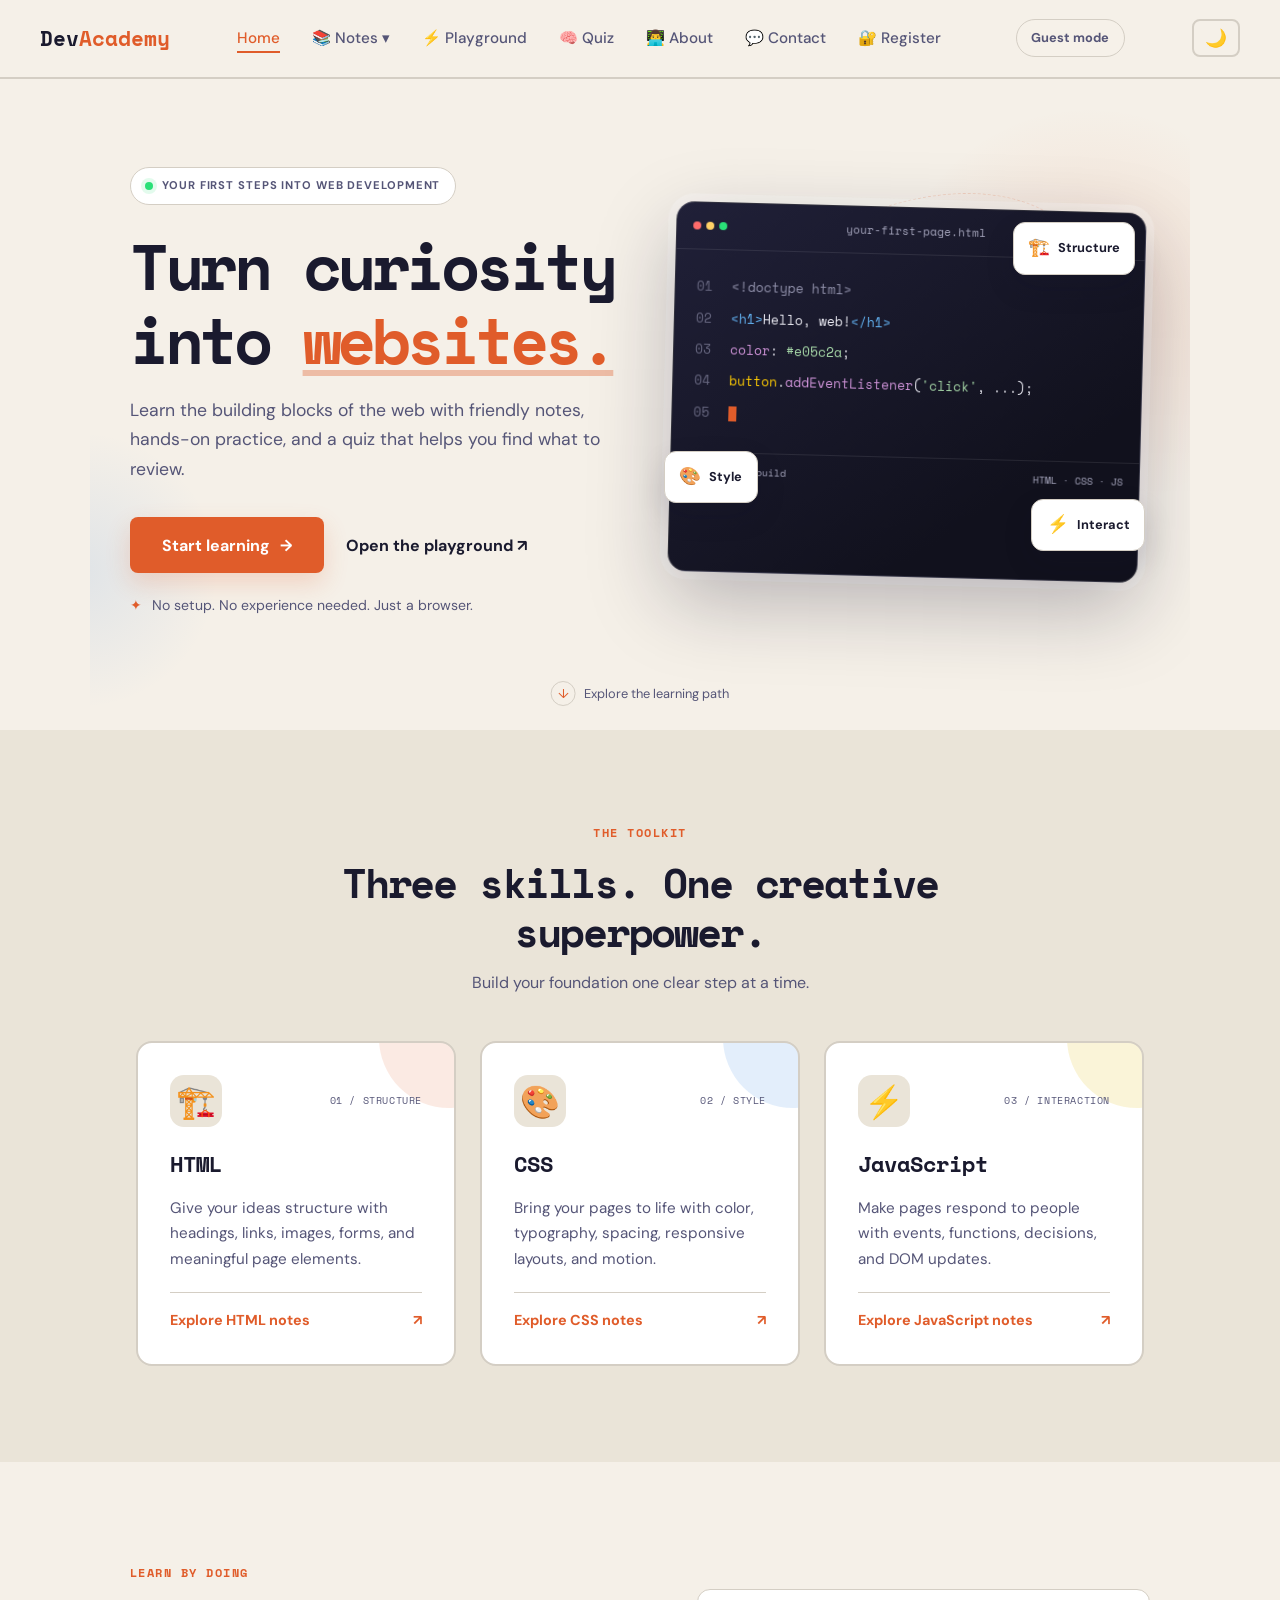
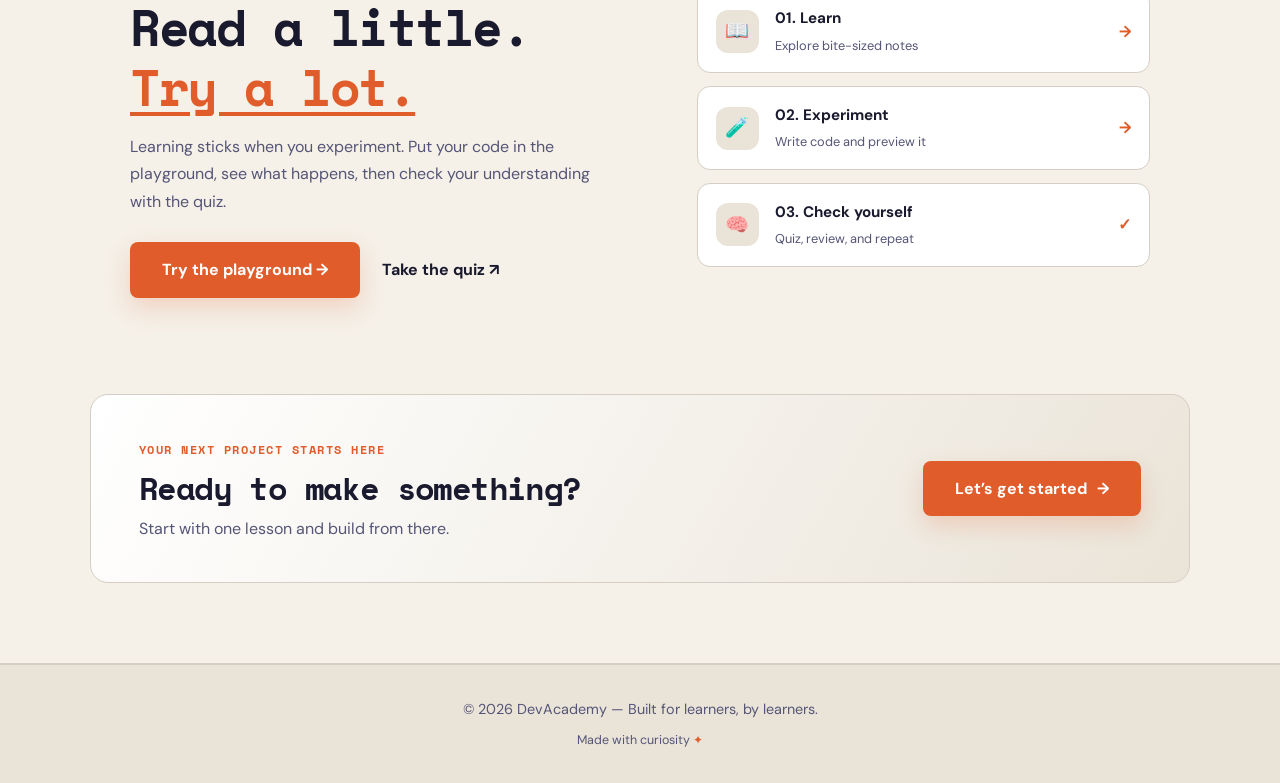
==== commit 70cf137e: "Apply landing page, navigation and responsive improvements to main" ====
--- a/index.html
+++ b/index.html
@@ -1,129 +1,40 @@
 <!DOCTYPE html>
 <html lang="en">
 <head>
-    <meta charset="UTF-8">
-    <meta name="viewport" content="width=device-width, initial-scale=1.0">
-    <meta name="description" content="Learn HTML, CSS, and JavaScript with beginner-friendly notes, a live playground, and a quick knowledge quiz.">
-    <title>DevAcademy | Learn Web Development</title>
-    <link rel="stylesheet" href="style.css">
-    <link rel="stylesheet" href="assets/css/site-helpers.css">
-    <link rel="stylesheet" href="landing.css">
-    <link href="https://fonts.googleapis.com/css2?family=Space+Mono:wght@400;700&family=DM+Sans:wght@400;500;700&display=swap" rel="stylesheet">
+<meta charset="UTF-8">
+<meta name="viewport" content="width=device-width, initial-scale=1.0">
+<meta name="description" content="Learn HTML, CSS, and JavaScript with beginner-friendly notes, a live playground, and a quick knowledge quiz.">
+<title>DevAcademy | Learn Web Development</title>
+<link rel="stylesheet" href="style.css">
+<link rel="stylesheet" href="assets/css/site-helpers.css">
+<link rel="stylesheet" href="landing.css">
+<link href="https://fonts.googleapis.com/css2?family=Space+Mono:wght@400;700&family=DM+Sans:wght@400;500;700&display=swap" rel="stylesheet">
 </head>
 <body>
-
-    <nav class="navbar">
-        <a class="logo" href="index.html" aria-label="DevAcademy home">Dev<span>Academy</span></a>
-        <ul class="nav-links">
-            <li><a href="index.html" class="active">Home</a></li>
-            <li class="dropdown">
-                <a href="#" class="dropdown-toggle">📚 Notes ▾</a>
-                <ul class="dropdown-menu">
-                    <li><a href="html.html">🏗️ HTML</a></li>
-                    <li><a href="css.html">🎨 CSS</a></li>
-                    <li><a href="js.html">⚡ JavaScript</a></li>
-                </ul>
-            </li>
-            <li><a href="practice.html">⚡ Playground</a></li>
-            <li><a href="quiz.html">🧠 Quiz</a></li>
-            <li><a href="about.html">👨‍💻 About</a></li>
-            <li><a href="contact.html">💬 Contact</a></li>
-            <li><a href="regist.html">🔐 Register</a></li>
-        </ul>
-        <button class="hamburger" type="button" aria-label="Toggle navigation" aria-expanded="false">☰</button>
-        <span id="auth-status" class="auth-status">Guest mode</span>
-        <button id="theme-toggle" type="button" aria-label="Toggle theme">🌙</button>
-    </nav>
-
-    <main>
-        <section class="hero landing-hero">
-            <div class="hero-text landing-copy">
-                <span class="badge"><span class="status-dot" aria-hidden="true"></span> YOUR FIRST STEPS INTO WEB DEVELOPMENT</span>
-                <h1>Turn curiosity into <span class="highlight">websites.</span></h1>
-                <p>Learn the building blocks of the web with friendly notes, hands-on practice, and a quiz that helps you find what to review.</p>
-                <div class="hero-actions">
-                    <a href="html.html" class="btn landing-primary">Start learning <span aria-hidden="true">→</span></a>
-                    <a href="practice.html" class="landing-secondary">Open the playground <span aria-hidden="true">↗</span></a>
-                </div>
-                <div class="hero-proof"><span aria-hidden="true">✦</span> No setup. No experience needed. Just a browser.</div>
-            </div>
-            <div class="hero-graphic landing-visual" aria-label="Code preview showing HTML, CSS, and JavaScript">
-                <div class="orbit orbit-one" aria-hidden="true"></div>
-                <div class="orbit orbit-two" aria-hidden="true"></div>
-                <div class="code-window">
-                    <div class="window-top"><span class="window-dots"><i></i><i></i><i></i></span><span>your-first-page.html</span><span class="window-menu">•••</span></div>
-                    <div class="code-lines" aria-hidden="true">
-                        <p><span class="line-number">01</span><span class="code-muted">&lt;!doctype html&gt;</span></p>
-                        <p><span class="line-number">02</span><span class="tag">&lt;h1&gt;</span>Hello, web!<span class="tag">&lt;/h1&gt;</span></p>
-                        <p><span class="line-number">03</span><span class="prop">color</span>: <span class="val">#e05c2a</span>;</p>
-                        <p><span class="line-number">04</span><span class="fn">button</span>.<span class="prop">addEventListener</span>(<span class="val">'click'</span>, ...);</p>
-                        <p><span class="line-number">05</span><span class="cursor-block"></span></p>
-                    </div>
-                    <div class="window-status"><span><i></i> Ready to build</span><span>HTML · CSS · JS</span></div>
-                </div>
-                <div class="floating-chip chip-html"><span>🏗️</span> Structure</div>
-                <div class="floating-chip chip-css"><span>🎨</span> Style</div>
-                <div class="floating-chip chip-js"><span>⚡</span> Interact</div>
-            </div>
-            <a class="scroll-cue" href="#learning-path"><span aria-hidden="true">↓</span> Explore the learning path</a>
-        </section>
-
-        <section class="learning-section" id="learning-path">
-            <div class="section-heading">
-                <span class="section-kicker">THE TOOLKIT</span>
-                <h2>Three skills. One creative superpower.</h2>
-                <p>Build your foundation one clear step at a time.</p>
-            </div>
-            <div class="card-container learning-cards">
-                <article class="card learning-card html-card">
-                    <div class="card-topline"><span class="card-icon">🏗️</span><span class="module-number">01 / STRUCTURE</span></div>
-                    <h3>HTML</h3>
-                    <p>Give your ideas structure with headings, links, images, forms, and meaningful page elements.</p>
-                    <a href="html.html" class="card-link">Explore HTML notes <span aria-hidden="true">↗</span></a>
-                </article>
-                <article class="card learning-card css-card">
-                    <div class="card-topline"><span class="card-icon">🎨</span><span class="module-number">02 / STYLE</span></div>
-                    <h3>CSS</h3>
-                    <p>Bring your pages to life with color, typography, spacing, responsive layouts, and motion.</p>
-                    <a href="css.html" class="card-link">Explore CSS notes <span aria-hidden="true">↗</span></a>
-                </article>
-                <article class="card learning-card js-card">
-                    <div class="card-topline"><span class="card-icon">⚡</span><span class="module-number">03 / INTERACTION</span></div>
-                    <h3>JavaScript</h3>
-                    <p>Make pages respond to people with events, functions, decisions, and DOM updates.</p>
-                    <a href="js.html" class="card-link">Explore JavaScript notes <span aria-hidden="true">↗</span></a>
-                </article>
-            </div>
-        </section>
-
-        <section class="try-section" aria-labelledby="try-title">
-            <div class="try-copy">
-                <span class="section-kicker">LEARN BY DOING</span>
-                <h2 id="try-title">Read a little.<br><span class="highlight">Try a lot.</span></h2>
-                <p>Learning sticks when you experiment. Put your code in the playground, see what happens, then check your understanding with the quiz.</p>
-                <div class="hero-actions">
-                    <a href="practice.html" class="btn landing-primary">Try the playground →</a>
-                    <a href="quiz.html" class="landing-secondary">Take the quiz <span aria-hidden="true">↗</span></a>
-                </div>
-            </div>
-            <div class="learning-steps" aria-label="A simple learning loop">
-                <div class="step-card"><span class="step-icon">📖</span><span><strong>01. Learn</strong><small>Explore bite-sized notes</small></span><span class="step-arrow">→</span></div>
-                <div class="step-card"><span class="step-icon">🧪</span><span><strong>02. Experiment</strong><small>Write code and preview it</small></span><span class="step-arrow">→</span></div>
-                <div class="step-card"><span class="step-icon">🧠</span><span><strong>03. Check yourself</strong><small>Quiz, review, and repeat</small></span><span class="step-arrow">✓</span></div>
-            </div>
-        </section>
-
-        <section class="landing-cta">
-            <div><span class="section-kicker">YOUR NEXT PROJECT STARTS HERE</span><h2>Ready to make something?</h2><p>Start with one lesson and build from there.</p></div>
-            <a href="html.html" class="btn landing-primary">Let’s get started <span aria-hidden="true">→</span></a>
-        </section>
-    </main>
-
-    <footer>
-        <p>© 2026 DevAcademy — Built for learners, by learners.</p>
-        <p class="footer-note">Made with curiosity <span aria-hidden="true">✦</span></p>
-    </footer>
-
-    <script src="script.js"></script>
+<nav class="navbar">
+<a class="logo" href="index.html" aria-label="DevAcademy home">Dev<span>Academy</span></a>
+<ul class="nav-links">
+<li><a href="index.html" class="active">Home</a></li>
+<li class="dropdown"><a href="#" class="dropdown-toggle">📚 Notes ▾</a><ul class="dropdown-menu"><li><a href="html.html">🏗️ HTML</a></li><li><a href="css.html">🎨 CSS</a></li><li><a href="js.html">⚡ JavaScript</a></li></ul></li>
+<li><a href="practice.html">⚡ Playground</a></li><li><a href="quiz.html">🧠 Quiz</a></li><li><a href="about.html">👨‍💻 About</a></li><li><a href="contact.html">💬 Contact</a></li><li><a href="regist.html">🔐 Register</a></li>
+</ul>
+<button class="hamburger" type="button" aria-label="Toggle navigation" aria-expanded="false">☰</button><span id="auth-status" class="auth-status">Guest mode</span><button id="theme-toggle" type="button" aria-label="Toggle theme">🌙</button>
+</nav>
+<main>
+<section class="hero landing-hero">
+<div class="hero-text landing-copy"><span class="badge"><span class="status-dot" aria-hidden="true"></span> YOUR FIRST STEPS INTO WEB DEVELOPMENT</span><h1>Turn curiosity into <span class="highlight">websites.</span></h1><p>Learn the building blocks of the web with friendly notes, hands-on practice, and a quiz that helps you find what to review.</p><div class="hero-actions"><a href="html.html" class="btn landing-primary">Start learning <span aria-hidden="true">→</span></a><a href="practice.html" class="landing-secondary">Open the playground <span aria-hidden="true">↗</span></a></div><div class="hero-proof"><span aria-hidden="true">✦</span> No setup. No experience needed. Just a browser.</div></div>
+<div class="hero-graphic landing-visual" aria-label="Code preview showing HTML, CSS, and JavaScript"><div class="orbit orbit-one" aria-hidden="true"></div><div class="orbit orbit-two" aria-hidden="true"></div><div class="code-window"><div class="window-top"><span class="window-dots"><i></i><i></i><i></i></span><span>your-first-page.html</span><span class="window-menu">•••</span></div><div class="code-lines" aria-hidden="true"><p><span class="line-number">01</span><span class="code-muted">&lt;!doctype html&gt;</span></p><p><span class="line-number">02</span><span class="tag">&lt;h1&gt;</span>Hello, web!<span class="tag">&lt;/h1&gt;</span></p><p><span class="line-number">03</span><span class="prop">color</span>: <span class="val">#e05c2a</span>;</p><p><span class="line-number">04</span><span class="fn">button</span>.<span class="prop">addEventListener</span>(<span class="val">'click'</span>, ...);</p><p><span class="line-number">05</span><span class="cursor-block"></span></p></div><div class="window-status"><span><i></i> Ready to build</span><span>HTML · CSS · JS</span></div></div><div class="floating-chip chip-html"><span>🏗️</span> Structure</div><div class="floating-chip chip-css"><span>🎨</span> Style</div><div class="floating-chip chip-js"><span>⚡</span> Interact</div></div>
+<a class="scroll-cue" href="#learning-path"><span aria-hidden="true">↓</span> Explore the learning path</a>
+</section>
+<section class="learning-section" id="learning-path"><div class="section-heading"><span class="section-kicker">THE TOOLKIT</span><h2>Three skills. One creative superpower.</h2><p>Build your foundation one clear step at a time.</p></div><div class="card-container learning-cards">
+<article class="card learning-card html-card"><div class="card-topline"><span class="card-icon">🏗️</span><span class="module-number">01 / STRUCTURE</span></div><h3>HTML</h3><p>Give your ideas structure with headings, links, images, forms, and meaningful page elements.</p><a href="html.html" class="card-link">Explore HTML notes <span aria-hidden="true">↗</span></a></article>
+<article class="card learning-card css-card"><div class="card-topline"><span class="card-icon">🎨</span><span class="module-number">02 / STYLE</span></div><h3>CSS</h3><p>Bring your pages to life with color, typography, spacing, responsive layouts, and motion.</p><a href="css.html" class="card-link">Explore CSS notes <span aria-hidden="true">↗</span></a></article>
+<article class="card learning-card js-card"><div class="card-topline"><span class="card-icon">⚡</span><span class="module-number">03 / INTERACTION</span></div><h3>JavaScript</h3><p>Make pages respond to people with events, functions, decisions, and DOM updates.</p><a href="js.html" class="card-link">Explore JavaScript notes <span aria-hidden="true">↗</span></a></article>
+</div></section>
+<section class="try-section" aria-labelledby="try-title"><div class="try-copy"><span class="section-kicker">LEARN BY DOING</span><h2 id="try-title">Read a little.<br><span class="highlight">Try a lot.</span></h2><p>Learning sticks when you experiment. Put your code in the playground, see what happens, then check your understanding with the quiz.</p><div class="hero-actions"><a href="practice.html" class="btn landing-primary">Try the playground →</a><a href="quiz.html" class="landing-secondary">Take the quiz <span aria-hidden="true">↗</span></a></div></div><div class="learning-steps" aria-label="A simple learning loop"><div class="step-card"><span class="step-icon">📖</span><span><strong>01. Learn</strong><small>Explore bite-sized notes</small></span><span class="step-arrow">→</span></div><div class="step-card"><span class="step-icon">🧪</span><span><strong>02. Experiment</strong><small>Write code and preview it</small></span><span class="step-arrow">→</span></div><div class="step-card"><span class="step-icon">🧠</span><span><strong>03. Check yourself</strong><small>Quiz, review, and repeat</small></span><span class="step-arrow">✓</span></div></div></section>
+<section class="landing-cta"><div><span class="section-kicker">YOUR NEXT PROJECT STARTS HERE</span><h2>Ready to make something?</h2><p>Start with one lesson and build from there.</p></div><a href="html.html" class="btn landing-primary">Let’s get started <span aria-hidden="true">→</span></a></section>
+</main>
+<footer><p>© 2026 DevAcademy — Built for learners, by learners.</p><p class="footer-note">Made with curiosity <span aria-hidden="true">✦</span></p></footer>
+<script src="script.js"></script>
 </body>
 </html>
--- a/style.css
+++ b/style.css
@@ -1,445 +1,61 @@
-:root {
-    --bg: #f5f0e8;
-    --bg2: #eae4d8;
-    --text: #1a1a2e;
-    --text2: #555577;
-    --accent: #e05c2a;
-    --accent2: #c44a1a;
-    --card-bg: #ffffff;
-    --border: #d4cec4;
-    --code-bg: #1a1a2e;
+/* Preserve the existing DevAcademy visual language while ensuring the nav collapses before tablet widths become cramped. */
+:root { --bg:#f5f0e8; --bg2:#eae4d8; --text:#1a1a2e; --text2:#555577; --accent:#e05c2a; --accent2:#c44a1a; --card-bg:#fff; --border:#d4cec4; --code-bg:#1a1a2e; }
+[data-theme="dark"] { --bg:#0f0f1a; --bg2:#1a1a2e; --text:#f0ece0; --text2:#9990bb; --accent:#ff7043; --accent2:#e05c2a; --card-bg:#1a1a2e; --border:#2a2a4e; --code-bg:#0a0a15; }
+* { margin:0; padding:0; box-sizing:border-box; transition:background-color .3s,color .3s,border-color .3s; }
+body { font-family:'DM Sans',sans-serif; background:var(--bg); color:var(--text); line-height:1.7; }
+.navbar { display:flex; justify-content:space-between; align-items:center; padding:1.2rem 2.5rem; background:var(--bg); border-bottom:2px solid var(--border); position:sticky; top:0; z-index:100; }
+.logo { font-family:'Space Mono',monospace; font-size:1.3rem; font-weight:700; color:var(--text); text-decoration:none; }
+.logo span { color:var(--accent); }
+.nav-links { display:flex; list-style:none; gap:2rem; }
+.nav-links a { text-decoration:none; color:var(--text2); font-weight:500; font-size:.95rem; padding-bottom:3px; border-bottom:2px solid transparent; transition:color .2s,border-color .2s; }
+.nav-links a:hover,.nav-links a.active { color:var(--accent); border-bottom-color:var(--accent); }
+.dropdown { position:relative; }
+.dropdown-toggle::after { content:''; }
+.dropdown-menu { display:none; position:absolute; top:100%; left:0; background:var(--card-bg); border:2px solid var(--border); border-radius:8px; flex-direction:column; gap:0; min-width:200px; list-style:none; padding:.5rem 0; margin-top:.5rem; box-shadow:0 8px 24px rgba(0,0,0,.1); z-index:20; }
+.dropdown-menu.active { display:flex; }
+.dropdown-toggle[aria-expanded="true"] { color:var(--accent); }
+.dropdown-menu li { border-bottom:1px solid var(--border); }
+.dropdown-menu li:last-child { border-bottom:none; }
+.dropdown-menu a { display:block; padding:.75rem 1.2rem; border:none; font-size:.9rem; transition:background .2s,color .2s; }
+.dropdown-menu a:hover { background:var(--bg2); color:var(--accent); border-bottom:none; }
+.hamburger { display:none; background:none; border:none; font-size:1.5rem; cursor:pointer; color:var(--text); padding:.5rem; }
+#theme-toggle { background:none; border:2px solid var(--border); border-radius:8px; padding:.4rem .7rem; font-size:1.1rem; cursor:pointer; transition:transform .3s,border-color .3s; }
+#theme-toggle:hover { transform:rotate(20deg); border-color:var(--accent); }
+.hero { display:flex; justify-content:space-between; align-items:center; padding:6rem 2.5rem; gap:3rem; background:var(--bg); max-width:1100px; margin:0 auto; }
+.hero-text { flex:1; }
+.badge { display:inline-block; background:var(--accent); color:#fff; font-size:.8rem; font-weight:700; padding:.35rem .9rem; border-radius:20px; margin-bottom:1.5rem; letter-spacing:.05em; text-transform:uppercase; }
+.hero-text h1 { font-family:'Space Mono',monospace; font-size:3.2rem; line-height:1.15; margin-bottom:1.2rem; }
+.highlight { color:var(--accent); text-decoration:underline; text-underline-offset:6px; }
+.hero-text p { color:var(--text2); font-size:1.1rem; max-width:480px; margin-bottom:2rem; }
+.btn { display:inline-block; background:var(--accent); color:#fff; text-decoration:none; padding:.9rem 2rem; border-radius:8px; font-weight:700; font-size:1rem; transition:background .2s,transform .2s,box-shadow .2s; }
+.btn:hover { background:var(--accent2); transform:translateY(-3px); box-shadow:0 8px 20px rgba(224,92,42,.3); }
+.hero-graphic { flex:1; display:flex; justify-content:center; }
+.code-box { background:var(--code-bg); border-radius:12px; padding:2rem 2.5rem; font-family:'Space Mono',monospace; font-size:1rem; line-height:2.2; border:2px solid var(--border); min-width:300px; }
+.tag { color:#64b5f6; } .prop { color:#ce93d8; } .val { color:#a5d6a7; } .fn { color:#ffcc02; }
+.courses { padding:5rem 2.5rem; max-width:1100px; margin:0 auto; }
+.courses h2 { font-family:'Space Mono',monospace; font-size:2rem; margin-bottom:2.5rem; text-align:center; }
+.card-container { display:flex; gap:1.5rem; justify-content:center; flex-wrap:wrap; }
+.card { background:var(--card-bg); border:2px solid var(--border); border-radius:12px; padding:2rem; width:300px; cursor:pointer; transition:transform .25s,box-shadow .25s,border-color .25s; }
+.card:hover { transform:translateY(-8px); box-shadow:0 12px 30px rgba(0,0,0,.1); border-color:var(--accent); }
+.card-icon { font-size:2rem; margin-bottom:1rem; }
+.card h3 { font-family:'Space Mono',monospace; font-size:1.2rem; margin-bottom:.8rem; color:var(--text); }
+.card p { color:var(--text2); font-size:.95rem; margin-bottom:1.2rem; }
+.card-link { color:var(--accent); font-weight:700; text-decoration:none; font-size:.9rem; }
+.card-link:hover { text-decoration:underline; }
+footer { background:var(--bg2); border-top:2px solid var(--border); text-align:center; padding:2rem; color:var(--text2); font-size:.9rem; }
+@media (max-width:1100px) {
+ .navbar { padding:1rem 1.5rem; position:relative; gap:.75rem; }
+ .hamburger { display:block; order:2; flex:0 0 auto; }
+ .auth-status { order:3; margin-left:auto; }
+ #theme-toggle { order:4; flex:0 0 auto; }
+ .nav-links { display:none; position:absolute; top:100%; left:0; right:0; flex-direction:column; background:var(--bg); border-bottom:2px solid var(--border); padding:.5rem 0; gap:0; width:100%; z-index:99; margin:0; box-shadow:0 12px 24px rgba(0,0,0,.1); }
+ .nav-links.active { display:flex; }
+ .nav-links li { border-bottom:1px solid var(--border); }
+ .nav-links li:last-child { border-bottom:none; }
+ .nav-links a { display:block; padding:.85rem 1.5rem; border:0; font-size:1rem; }
+ .dropdown-menu { position:static; display:none; background:var(--bg2); border:0; border-radius:0; box-shadow:none; padding:0; margin:0; }
+ .dropdown-menu.active { display:flex; }
+ .dropdown-menu a { padding:.7rem 2.5rem; font-size:.9rem; }
 }
-
-[data-theme="dark"] {
-    --bg: #0f0f1a;
-    --bg2: #1a1a2e;
-    --text: #f0ece0;
-    --text2: #9990bb;
-    --accent: #ff7043;
-    --accent2: #e05c2a;
-    --card-bg: #1a1a2e;
-    --border: #2a2a4e;
-    --code-bg: #0a0a15;
-}
-
-/* 2. RESET & BASE */
-* {
-    margin: 0;
-    padding: 0;
-    box-sizing: border-box;
-    transition: background-color 0.3s, color 0.3s, border-color 0.3s;
-}
-
-body {
-    font-family: 'DM Sans', sans-serif;
-    background-color: var(--bg);
-    color: var(--text);
-    line-height: 1.7;
-}
-
-/* 3. NAVBAR */
-.navbar {
-    display: flex;
-    justify-content: space-between;
-    align-items: center;
-    padding: 1.2rem 2.5rem;
-    background-color: var(--bg);
-    border-bottom: 2px solid var(--border);
-    position: sticky;
-    top: 0;
-    z-index: 100;
-}
-
-.logo {
-    font-family: 'Space Mono', monospace;
-    font-size: 1.3rem;
-    font-weight: 700;
-    color: var(--text);
-}
-
-.logo span {
-    color: var(--accent);
-}
-
-.nav-links {
-    display: flex;
-    list-style: none;
-    gap: 2rem;
-}
-
-.nav-links a {
-    text-decoration: none;
-    color: var(--text2);
-    font-weight: 500;
-    font-size: 0.95rem;
-    padding-bottom: 3px;
-    border-bottom: 2px solid transparent;
-    transition: color 0.2s, border-color 0.2s;
-}
-
-.nav-links a:hover,
-.nav-links a.active {
-    color: var(--accent);
-    border-bottom-color: var(--accent);
-}
-
-/* DROPDOWN MENU */
-.dropdown {
-    position: relative;
-}
-
-.dropdown-toggle::after {
-    content: '';
-}
-
-.dropdown-menu {
-    display: none;
-    position: absolute;
-    top: 100%;
-    left: 0;
-    background: var(--card-bg);
-    border: 2px solid var(--border);
-    border-radius: 8px;
-    flex-direction: column;
-    gap: 0;
-    min-width: 200px;
-    list-style: none;
-    padding: 0.5rem 0;
-    margin-top: 0.5rem;
-    box-shadow: 0 8px 24px rgba(0,0,0,0.1);
-}
-
-.dropdown-menu li {
-    border-bottom: 1px solid var(--border);
-}
-
-.dropdown-menu li:last-child {
-    border-bottom: none;
-}
-
-.dropdown-menu a {
-    display: block;
-    padding: 0.75rem 1.2rem;
-    border: none;
-    font-size: 0.9rem;
-    transition: background 0.2s, color 0.2s;
-}
-
-.dropdown-menu a:hover {
-    background: var(--bg2);
-    color: var(--accent);
-    border-bottom: none;
-}
-
-.dropdown:hover .dropdown-menu {
-    display: flex;
-}
-
-/* Hamburger Menu */
-.hamburger {
-    display: none;
-    background: none;
-    border: none;
-    font-size: 1.5rem;
-    cursor: pointer;
-    color: var(--text);
-    padding: 0.5rem;
-}
-
-#theme-toggle {
-    background: none;
-    border: 2px solid var(--border);
-    border-radius: 8px;
-    padding: 0.4rem 0.7rem;
-    font-size: 1.1rem;
-    cursor: pointer;
-    transition: transform 0.3s, border-color 0.3s;
-}
-
-#theme-toggle:hover {
-    transform: rotate(20deg);
-    border-color: var(--accent);
-}
-
-/* 4. HERO SECTION */
-.hero {
-    display: flex;
-    justify-content: space-between;
-    align-items: center;
-    padding: 6rem 2.5rem;
-    gap: 3rem;
-    background-color: var(--bg);
-    max-width: 1100px;
-    margin: 0 auto;
-}
-
-.hero-text {
-    flex: 1;
-}
-
-.badge {
-    display: inline-block;
-    background: var(--accent);
-    color: white;
-    font-size: 0.8rem;
-    font-weight: 700;
-    padding: 0.35rem 0.9rem;
-    border-radius: 20px;
-    margin-bottom: 1.5rem;
-    letter-spacing: 0.05em;
-    text-transform: uppercase;
-}
-
-.hero-text h1 {
-    font-family: 'Space Mono', monospace;
-    font-size: 3.2rem;
-    line-height: 1.15;
-    margin-bottom: 1.2rem;
-}
-
-.highlight {
-    color: var(--accent);
-    text-decoration: underline;
-    text-underline-offset: 6px;
-}
-
-.hero-text p {
-    color: var(--text2);
-    font-size: 1.1rem;
-    max-width: 480px;
-    margin-bottom: 2rem;
-}
-
-.btn {
-    display: inline-block;
-    background: var(--accent);
-    color: white;
-    text-decoration: none;
-    padding: 0.9rem 2rem;
-    border-radius: 8px;
-    font-weight: 700;
-    font-size: 1rem;
-    transition: background 0.2s, transform 0.2s, box-shadow 0.2s;
-}
-
-.btn:hover {
-    background: var(--accent2);
-    transform: translateY(-3px);
-    box-shadow: 0 8px 20px rgba(224, 92, 42, 0.3);
-}
-
-/* 5. HERO GRAPHIC (Code Box) */
-.hero-graphic {
-    flex: 1;
-    display: flex;
-    justify-content: center;
-}
-
-.code-box {
-    background: var(--code-bg);
-    border-radius: 12px;
-    padding: 2rem 2.5rem;
-    font-family: 'Space Mono', monospace;
-    font-size: 1rem;
-    line-height: 2.2;
-    border: 2px solid var(--border);
-    min-width: 300px;
-}
-
-.tag  { color: #64b5f6; }
-.prop { color: #ce93d8; }
-.val  { color: #a5d6a7; }
-.fn   { color: #ffcc02; }
-
-/* 6. COURSES SECTION */
-.courses {
-    padding: 5rem 2.5rem;
-    max-width: 1100px;
-    margin: 0 auto;
-}
-
-.courses h2 {
-    font-family: 'Space Mono', monospace;
-    font-size: 2rem;
-    margin-bottom: 2.5rem;
-    text-align: center;
-}
-
-.card-container {
-    display: flex;
-    gap: 1.5rem;
-    justify-content: center;
-    flex-wrap: wrap;
-}
-
-.card {
-    background: var(--card-bg);
-    border: 2px solid var(--border);
-    border-radius: 12px;
-    padding: 2rem;
-    width: 300px;
-    cursor: pointer;
-    transition: transform 0.25s, box-shadow 0.25s, border-color 0.25s;
-}
-
-.card:hover {
-    transform: translateY(-8px);
-    box-shadow: 0 12px 30px rgba(0,0,0,0.1);
-    border-color: var(--accent);
-}
-
-.card-icon {
-    font-size: 2rem;
-    margin-bottom: 1rem;
-}
-
-.card h3 {
-    font-family: 'Space Mono', monospace;
-    font-size: 1.2rem;
-    margin-bottom: 0.8rem;
-    color: var(--text);
-}
-
-.card p {
-    color: var(--text2);
-    font-size: 0.95rem;
-    margin-bottom: 1.2rem;
-}
-
-.card-link {
-    color: var(--accent);
-    font-weight: 700;
-    text-decoration: none;
-    font-size: 0.9rem;
-}
-
-.card-link:hover {
-    text-decoration: underline;
-}
-
-/* 7. FOOTER */
-footer {
-    background: var(--bg2);
-    border-top: 2px solid var(--border);
-    text-align: center;
-    padding: 2rem;
-    color: var(--text2);
-    font-size: 0.9rem;
-}
-
-/* 8. RESPONSIVE */
-@media (max-width: 768px) {
-    .navbar {
-        padding: 1rem 1.5rem;
-        position: relative;
-    }
-    
-    .hamburger {
-        display: block;
-    }
-    
-    .nav-links {
-        display: none;
-        position: absolute;
-        top: 100%;
-        left: 0;
-        right: 0;
-        flex-direction: column;
-        background: var(--bg);
-        border-bottom: 2px solid var(--border);
-        padding: 1rem 0;
-        gap: 0;
-        width: 100%;
-        z-index: 99;
-        margin-top: 0;
-    }
-    
-    .nav-links.active {
-        display: flex;
-    }
-    
-    .nav-links li {
-        border-bottom: 1px solid var(--border);
-    }
-    
-    .nav-links a {
-        display: block;
-        padding: 1rem 1.5rem;
-        border: none;
-        font-size: 1rem;
-        border-bottom: none;
-    }
-    
-    /* Mobile dropdown */
-    .dropdown-menu {
-        position: static;
-        display: none;
-        background: var(--bg2);
-        border: none;
-        box-shadow: none;
-        padding: 0;
-        margin: 0;
-    }
-    
-    .dropdown-menu.active {
-        display: flex;
-    }
-    
-    .dropdown-menu a {
-        padding: 0.8rem 2rem;
-        font-size: 0.85rem;
-    }
-    
-    .hero {
-        flex-direction: column;
-        padding: 3rem 1.5rem;
-        text-align: center;
-    }
-    
-    .hero-text h1 {
-        font-size: 2.2rem;
-    }
-    
-    .hero-text p {
-        margin: 0 auto 2rem auto;
-    }
-    
-    .code-box {
-        font-size: 0.85rem;
-        min-width: unset;
-        width: 100%;
-        padding: 1.5rem 1rem;
-    }
-    
-    .card {
-        width: 100%;
-        max-width: 350px;
-    }
-    
-    #theme-toggle {
-        order: 3;
-    }
-}
-
-@media (max-width: 480px) {
-    .logo {
-        font-size: 1.1rem;
-    }
-    
-    .hero-text h1 {
-        font-size: 1.8rem;
-    }
-    
-    .navbar {
-        padding: 0.8rem 1rem;
-    }
-    
-    .card-container {
-        gap: 1rem;
-    }
-    
-    .hero {
-        padding: 2rem 1rem;
-        gap: 1.5rem;
-    }
-}+@media (max-width:768px) { .hero { flex-direction:column; padding:3rem 1.5rem; text-align:center; } .hero-text h1 { font-size:2.2rem; } .hero-text p { margin:0 auto 2rem; } .code-box { font-size:.85rem; min-width:0; width:100%; padding:1.5rem 1rem; } .card { width:100%; max-width:350px; } }
+@media (max-width:480px) { .logo { font-size:1.1rem; } .hero-text h1 { font-size:1.8rem; } .navbar { padding:.8rem 1rem; } .card-container { gap:1rem; } .hero { padding:2rem 1rem; gap:1.5rem; } .auth-status { max-width:125px; overflow:hidden; text-overflow:ellipsis; font-size:.68rem; padding:.35rem .55rem; } #theme-toggle { padding:.35rem .5rem; } }
--- a/landing.css
+++ b/landing.css
@@ -1,191 +1,18 @@
-/* Landing page enhancements — keeps the existing DevAcademy color system. */
-
-.landing-hero {
-    position: relative;
-    min-height: 650px;
-    padding-top: 5.5rem;
-    padding-bottom: 7rem;
-    overflow: hidden;
-    isolation: isolate;
-}
-
-.landing-hero::before,
-.landing-hero::after {
-    content: "";
-    position: absolute;
-    z-index: -1;
-    border-radius: 50%;
-    pointer-events: none;
-}
-
-.landing-hero::before {
-    width: 420px;
-    height: 420px;
-    right: -110px;
-    top: 20px;
-    background: radial-gradient(circle, rgba(224, 92, 42, 0.13), transparent 68%);
-}
-
-.landing-hero::after {
-    width: 280px;
-    height: 280px;
-    left: -150px;
-    bottom: 20px;
-    background: radial-gradient(circle, rgba(42, 122, 224, 0.1), transparent 70%);
-}
-
-.landing-copy { position: relative; z-index: 2; }
-
-.landing-copy .badge {
-    display: inline-flex;
-    align-items: center;
-    gap: 0.55rem;
-    font-size: 0.7rem;
-    letter-spacing: 0.08em;
-    padding: 0.55rem 0.9rem;
-    background: var(--card-bg);
-    color: var(--text2);
-    border: 1px solid var(--border);
-}
-
-.status-dot,
-.window-status i {
-    display: inline-block;
-    width: 8px;
-    height: 8px;
-    border-radius: 50%;
-    background: #2ae078;
-    box-shadow: 0 0 0 4px rgba(42, 224, 120, 0.13);
-}
-
-.landing-copy h1 { max-width: 650px; font-size: clamp(2.7rem, 5vw, 4.5rem); letter-spacing: -0.07em; }
-.landing-copy .highlight { text-decoration-color: rgba(224, 92, 42, 0.35); }
-.landing-copy > p { max-width: 500px; }
-.hero-actions { display: flex; align-items: center; gap: 1.4rem; flex-wrap: wrap; }
-.landing-primary { box-shadow: 0 10px 24px rgba(224, 92, 42, 0.2); }
-.landing-primary span { display: inline-block; margin-left: 0.35rem; transition: transform 0.2s ease; }
-.landing-primary:hover span { transform: translateX(4px); }
-.landing-secondary { color: var(--text); font-weight: 700; text-decoration: none; transition: color 0.2s ease; }
-.landing-secondary:hover { color: var(--accent); }
-.hero-proof { color: var(--text2); font-size: 0.88rem; margin-top: 1.3rem; }
-.hero-proof span { color: var(--accent); margin-right: 0.35rem; }
-
-.landing-visual { position: relative; min-height: 370px; }
-.code-window {
-    position: relative;
-    z-index: 1;
-    width: min(100%, 470px);
-    overflow: hidden;
-    border: 1px solid rgba(255,255,255,0.12);
-    border-radius: 18px;
-    background: linear-gradient(145deg, #202038, #11111d 75%);
-    box-shadow: 0 28px 80px rgba(25, 20, 45, 0.28), 0 0 0 8px rgba(255,255,255,0.28);
-    transform: rotate(1.5deg);
-    animation: window-arrive 0.8s ease-out both, window-float 6s ease-in-out 0.8s infinite;
-}
-.window-top, .window-status { display: flex; justify-content: space-between; align-items: center; color: #a7a7be; font: 0.7rem 'Space Mono', monospace; }
-.window-top { padding: 0.9rem 1rem; border-bottom: 1px solid rgba(255,255,255,0.09); }
-.window-dots { display: flex; gap: 5px; }
-.window-dots i { display: block; width: 8px; height: 8px; border-radius: 50%; background: #ff6b6b; }
-.window-dots i:nth-child(2) { background: #ffd166; }
-.window-dots i:nth-child(3) { background: #2ae078; }
-.window-menu { letter-spacing: 0.1em; }
-.code-lines { padding: 1.35rem 1.3rem 1.5rem; color: #ececf4; font: clamp(0.65rem, 1vw, 0.82rem)/2.45 'Space Mono', monospace; }
-.code-lines p { white-space: nowrap; }
-.line-number { display: inline-block; width: 2.2rem; color: #66667f; user-select: none; }
-.code-muted { color: #9292ac; }
-.code-lines .tag { color: #64b5f6; }
-.code-lines .prop { color: #ce93d8; }
-.code-lines .val { color: #a5d6a7; }
-.code-lines .fn { color: #ffcc02; }
-.cursor-block { display: inline-block; width: 8px; height: 15px; vertical-align: middle; background: var(--accent); animation: cursor-blink 1s steps(2, start) infinite; }
-.window-status { padding: 0.7rem 1rem; border-top: 1px solid rgba(255,255,255,0.09); font-size: 0.63rem; }
-.window-status span:first-child { display: flex; align-items: center; gap: 0.55rem; }
-.window-status i { width: 6px; height: 6px; }
-.floating-chip { position: absolute; z-index: 2; display: flex; gap: 0.5rem; align-items: center; padding: 0.65rem 0.9rem; border: 1px solid var(--border); border-radius: 12px; background: var(--card-bg); color: var(--text); font-size: 0.8rem; font-weight: 700; box-shadow: 0 12px 30px rgba(20, 20, 40, 0.12); animation: chip-float 4s ease-in-out infinite; }
-.floating-chip span { font-size: 1.1rem; }
-.chip-html { top: 4%; right: 3%; }
-.chip-css { left: 0; bottom: 20%; animation-delay: -1.2s; }
-.chip-js { right: 1%; bottom: 7%; animation-delay: -2.3s; }
-.orbit { position: absolute; border: 1px dashed rgba(224, 92, 42, 0.2); border-radius: 50%; }
-.orbit-one { width: 390px; height: 250px; transform: rotate(-24deg); }
-.orbit-two { width: 310px; height: 360px; transform: rotate(38deg); border-color: rgba(42, 122, 224, 0.16); }
-.scroll-cue { position: absolute; bottom: 1.5rem; left: 50%; transform: translateX(-50%); display: flex; align-items: center; gap: 0.55rem; color: var(--text2); font-size: 0.8rem; text-decoration: none; }
-.scroll-cue span { display: grid; place-items: center; width: 25px; height: 25px; border: 1px solid var(--border); border-radius: 50%; color: var(--accent); animation: cue-bounce 1.7s ease-in-out infinite; }
-
-.learning-section { padding: 5.5rem 2.5rem 6rem; background: var(--bg2); }
-.section-heading { max-width: 700px; margin: 0 auto 2.8rem; text-align: center; }
-.section-kicker { color: var(--accent); font: 700 0.72rem 'Space Mono', monospace; letter-spacing: 0.13em; }
-.section-heading h2, .try-copy h2, .landing-cta h2 { font: 700 clamp(1.8rem, 3.2vw, 2.6rem)/1.2 'Space Mono', monospace; margin: 0.8rem 0; letter-spacing: -0.05em; }
-.section-heading p, .landing-cta p { color: var(--text2); }
-.learning-cards { align-items: stretch; }
-.learning-card { position: relative; overflow: hidden; min-height: 285px; display: flex; flex-direction: column; width: 320px; border-radius: 16px; }
-.learning-card::before { content: ""; position: absolute; width: 140px; height: 140px; top: -75px; right: -65px; border-radius: 50%; background: var(--card-glow, rgba(224,92,42,.12)); transition: transform 0.35s ease; }
-.learning-card:hover::before { transform: scale(2.2); }
-.html-card { --card-glow: rgba(224,92,42,.13); }
-.css-card { --card-glow: rgba(42,122,224,.13); }
-.js-card { --card-glow: rgba(224,192,42,.18); }
-.card-topline { position: relative; display: flex; align-items: center; justify-content: space-between; margin-bottom: 1.2rem; }
-.learning-card .card-icon { display: grid; place-items: center; width: 52px; height: 52px; margin: 0; border-radius: 14px; background: var(--bg2); transition: transform 0.3s ease; }
-.learning-card:hover .card-icon { transform: rotate(-8deg) scale(1.08); }
-.module-number { color: var(--text2); font: 0.62rem 'Space Mono', monospace; letter-spacing: 0.06em; }
-.learning-card h3, .learning-card p, .learning-card .card-link { position: relative; }
-.learning-card h3 { font-size: 1.35rem; }
-.learning-card p { flex: 1; }
-.learning-card .card-link { display: flex; justify-content: space-between; padding-top: 0.9rem; border-top: 1px solid var(--border); }
-.learning-card .card-link span { transition: transform 0.2s ease; }
-.learning-card .card-link:hover span { transform: translate(3px, -3px); }
-
-.try-section { max-width: 1100px; margin: 0 auto; padding: 6rem 2.5rem; display: grid; grid-template-columns: 1fr 0.9fr; gap: 4rem; align-items: center; }
-.try-copy h2 { font-size: clamp(2rem, 4vw, 3.1rem); }
-.try-copy p { color: var(--text2); max-width: 470px; margin: 1rem 0 1.7rem; }
-.learning-steps { display: grid; gap: 0.8rem; }
-.step-card { display: flex; align-items: center; gap: 1rem; padding: 1rem 1.1rem; background: var(--card-bg); border: 1px solid var(--border); border-radius: 13px; transition: transform 0.2s ease, border-color 0.2s ease, box-shadow 0.2s ease; }
-.step-card:hover { transform: translateX(7px); border-color: var(--accent); box-shadow: 0 10px 25px rgba(20,20,40,.08); }
-.step-icon { display: grid; place-items: center; width: 43px; height: 43px; border-radius: 12px; background: var(--bg2); font-size: 1.2rem; }
-.step-card strong, .step-card small { display: block; }
-.step-card strong { color: var(--text); font-size: 0.95rem; }
-.step-card small { margin-top: 0.15rem; color: var(--text2); font-size: 0.8rem; }
-.step-arrow { margin-left: auto; color: var(--accent); font-weight: 700; }
-.landing-cta { max-width: 1100px; margin: 0 auto 5rem; padding: 2.5rem 3rem; display: flex; justify-content: space-between; align-items: center; gap: 2rem; border: 1px solid var(--border); border-radius: 18px; background: linear-gradient(120deg, var(--card-bg), var(--bg2)); }
-.landing-cta h2 { font-size: clamp(1.5rem, 2.5vw, 2rem); margin: 0.45rem 0; }
-.landing-cta .btn { flex: 0 0 auto; }
-footer .footer-note { margin-top: 0.5rem; font-size: 0.78rem; }
-footer .footer-note span { color: var(--accent); }
-
-@keyframes cursor-blink { to { visibility: hidden; } }
-@keyframes window-arrive { from { opacity: 0; transform: translateY(18px) rotate(1.5deg); } to { opacity: 1; transform: translateY(0) rotate(1.5deg); } }
-@keyframes window-float { 0%, 100% { translate: 0 0; } 50% { translate: 0 -9px; } }
-@keyframes chip-float { 0%, 100% { translate: 0 0; } 50% { translate: 0 -7px; } }
-@keyframes cue-bounce { 0%, 100% { translate: 0 0; } 50% { translate: 0 4px; } }
-
-@media (max-width: 900px) {
-    .landing-hero { min-height: 0; padding-top: 4rem; padding-bottom: 5rem; }
-    .landing-visual { width: min(100%, 560px); min-height: 340px; }
-    .try-section { grid-template-columns: 1fr; gap: 2.5rem; }
-    .landing-cta { margin-left: 1.5rem; margin-right: 1.5rem; }
-}
-
-@media (max-width: 600px) {
-    .landing-copy h1 { font-size: 2.45rem; }
-    .landing-copy .badge { font-size: 0.58rem; }
-    .hero-actions { align-items: flex-start; flex-direction: column; gap: 1rem; }
-    .landing-visual { min-height: 290px; }
-    .code-window { box-shadow: 0 18px 45px rgba(25,20,45,.24), 0 0 0 5px rgba(255,255,255,.25); }
-    .code-lines { padding: 1rem 0.7rem; font-size: 0.58rem; }
-    .line-number { width: 1.7rem; }
-    .floating-chip { padding: 0.5rem 0.65rem; font-size: 0.68rem; }
-    .chip-html { right: 0; top: 0; }
-    .chip-css { left: 0; bottom: 12%; }
-    .chip-js { right: 0; bottom: 1%; }
-    .orbit-one { width: 280px; height: 200px; }
-    .orbit-two { width: 240px; height: 290px; }
-    .learning-section { padding: 4rem 1.2rem; }
-    .learning-card { width: 100%; }
-    .try-section { padding: 4rem 1.3rem; }
-    .landing-cta { margin: 0 1.2rem 3.5rem; padding: 1.6rem; align-items: flex-start; flex-direction: column; }
-}
-
-@media (prefers-reduced-motion: reduce) {
-    *, *::before, *::after { scroll-behavior: auto !important; animation-duration: 0.01ms !important; animation-iteration-count: 1 !important; transition-duration: 0.01ms !important; }
-}
+/* Landing page enhancements */
+.landing-hero{position:relative;min-height:650px;padding-top:5.5rem;padding-bottom:7rem;overflow:hidden;isolation:isolate}
+.landing-hero:before,.landing-hero:after{content:"";position:absolute;z-index:-1;border-radius:50%;pointer-events:none}
+.landing-hero:before{width:420px;height:420px;right:-110px;top:20px;background:radial-gradient(circle,rgba(224,92,42,.13),transparent 68%)}
+.landing-hero:after{width:280px;height:280px;left:-150px;bottom:20px;background:radial-gradient(circle,rgba(42,122,224,.1),transparent 70%)}
+.landing-copy{position:relative;z-index:2}.landing-copy .badge{display:inline-flex;align-items:center;gap:.55rem;font-size:.7rem;letter-spacing:.08em;padding:.55rem .9rem;background:var(--card-bg);color:var(--text2);border:1px solid var(--border)}
+.status-dot,.window-status i{display:inline-block;width:8px;height:8px;border-radius:50%;background:#2ae078;box-shadow:0 0 0 4px rgba(42,224,120,.13)}
+.landing-copy h1{max-width:650px;font-size:clamp(2.7rem,5vw,4.5rem);letter-spacing:-.07em}.landing-copy .highlight{text-decoration-color:rgba(224,92,42,.35)}.landing-copy>p{max-width:500px}
+.hero-actions{display:flex;align-items:center;gap:1.4rem;flex-wrap:wrap}.landing-primary{box-shadow:0 10px 24px rgba(224,92,42,.2)}.landing-primary span{display:inline-block;margin-left:.35rem;transition:transform .2s}.landing-primary:hover span{transform:translateX(4px)}.landing-secondary{color:var(--text);font-weight:700;text-decoration:none;transition:color .2s}.landing-secondary:hover{color:var(--accent)}.hero-proof{color:var(--text2);font-size:.88rem;margin-top:1.3rem}.hero-proof span{color:var(--accent);margin-right:.35rem}
+.landing-visual{position:relative;min-height:370px}.code-window{position:relative;z-index:1;width:min(100%,470px);overflow:hidden;border:1px solid rgba(255,255,255,.12);border-radius:18px;background:linear-gradient(145deg,#202038,#11111d 75%);box-shadow:0 28px 80px rgba(25,20,45,.28),0 0 0 8px rgba(255,255,255,.28);transform:rotate(1.5deg);animation:window-arrive .8s ease-out both,window-float 6s ease-in-out .8s infinite}
+.window-top,.window-status{display:flex;justify-content:space-between;align-items:center;color:#a7a7be;font:.7rem 'Space Mono',monospace}.window-top{padding:.9rem 1rem;border-bottom:1px solid rgba(255,255,255,.09)}.window-dots{display:flex;gap:5px}.window-dots i{display:block;width:8px;height:8px;border-radius:50%;background:#ff6b6b}.window-dots i:nth-child(2){background:#ffd166}.window-dots i:nth-child(3){background:#2ae078}.window-menu{letter-spacing:.1em}.code-lines{padding:1.35rem 1.3rem 1.5rem;color:#ececf4;font:clamp(.65rem,1vw,.82rem)/2.45 'Space Mono',monospace}.code-lines p{white-space:nowrap}.line-number{display:inline-block;width:2.2rem;color:#66667f;user-select:none}.code-muted{color:#9292ac}.code-lines .tag{color:#64b5f6}.code-lines .prop{color:#ce93d8}.code-lines .val{color:#a5d6a7}.code-lines .fn{color:#ffcc02}.cursor-block{display:inline-block;width:8px;height:15px;vertical-align:middle;background:var(--accent);animation:cursor-blink 1s steps(2,start) infinite}.window-status{padding:.7rem 1rem;border-top:1px solid rgba(255,255,255,.09);font-size:.63rem}.window-status span:first-child{display:flex;align-items:center;gap:.55rem}.window-status i{width:6px;height:6px}
+.floating-chip{position:absolute;z-index:2;display:flex;gap:.5rem;align-items:center;padding:.65rem .9rem;border:1px solid var(--border);border-radius:12px;background:var(--card-bg);color:var(--text);font-size:.8rem;font-weight:700;box-shadow:0 12px 30px rgba(20,20,40,.12);animation:chip-float 4s ease-in-out infinite}.floating-chip span{font-size:1.1rem}.chip-html{top:4%;right:3%}.chip-css{left:0;bottom:20%;animation-delay:-1.2s}.chip-js{right:1%;bottom:7%;animation-delay:-2.3s}.orbit{position:absolute;border:1px dashed rgba(224,92,42,.2);border-radius:50%}.orbit-one{width:390px;height:250px;transform:rotate(-24deg)}.orbit-two{width:310px;height:360px;transform:rotate(38deg);border-color:rgba(42,122,224,.16)}.scroll-cue{position:absolute;bottom:1.5rem;left:50%;transform:translateX(-50%);display:flex;align-items:center;gap:.55rem;color:var(--text2);font-size:.8rem;text-decoration:none}.scroll-cue span{display:grid;place-items:center;width:25px;height:25px;border:1px solid var(--border);border-radius:50%;color:var(--accent);animation:cue-bounce 1.7s ease-in-out infinite}
+.learning-section{padding:5.5rem 2.5rem 6rem;background:var(--bg2)}.section-heading{max-width:700px;margin:0 auto 2.8rem;text-align:center}.section-kicker{color:var(--accent);font:700 .72rem 'Space Mono',monospace;letter-spacing:.13em}.section-heading h2,.try-copy h2,.landing-cta h2{font:700 clamp(1.8rem,3.2vw,2.6rem)/1.2 'Space Mono',monospace;margin:.8rem 0;letter-spacing:-.05em}.section-heading p,.landing-cta p{color:var(--text2)}.learning-cards{align-items:stretch}.learning-card{position:relative;overflow:hidden;min-height:285px;display:flex;flex-direction:column;width:320px;border-radius:16px}.learning-card:before{content:"";position:absolute;width:140px;height:140px;top:-75px;right:-65px;border-radius:50%;background:var(--card-glow,rgba(224,92,42,.12));transition:transform .35s}.learning-card:hover:before{transform:scale(2.2)}.html-card{--card-glow:rgba(224,92,42,.13)}.css-card{--card-glow:rgba(42,122,224,.13)}.js-card{--card-glow:rgba(224,192,42,.18)}.card-topline{position:relative;display:flex;align-items:center;justify-content:space-between;margin-bottom:1.2rem}.learning-card .card-icon{display:grid;place-items:center;width:52px;height:52px;margin:0;border-radius:14px;background:var(--bg2);transition:transform .3s}.learning-card:hover .card-icon{transform:rotate(-8deg) scale(1.08)}.module-number{color:var(--text2);font:.62rem 'Space Mono',monospace;letter-spacing:.06em}.learning-card h3,.learning-card p,.learning-card .card-link{position:relative}.learning-card h3{font-size:1.35rem}.learning-card p{flex:1}.learning-card .card-link{display:flex;justify-content:space-between;padding-top:.9rem;border-top:1px solid var(--border)}.learning-card .card-link span{transition:transform .2s}.learning-card .card-link:hover span{transform:translate(3px,-3px)}
+.try-section{max-width:1100px;margin:0 auto;padding:6rem 2.5rem;display:grid;grid-template-columns:1fr .9fr;gap:4rem;align-items:center}.try-copy h2{font-size:clamp(2rem,4vw,3.1rem)}.try-copy p{color:var(--text2);max-width:470px;margin:1rem 0 1.7rem}.learning-steps{display:grid;gap:.8rem}.step-card{display:flex;align-items:center;gap:1rem;padding:1rem 1.1rem;background:var(--card-bg);border:1px solid var(--border);border-radius:13px;transition:transform .2s,border-color .2s,box-shadow .2s}.step-card:hover{transform:translateX(7px);border-color:var(--accent);box-shadow:0 10px 25px rgba(20,20,40,.08)}.step-icon{display:grid;place-items:center;width:43px;height:43px;border-radius:12px;background:var(--bg2);font-size:1.2rem}.step-card strong,.step-card small{display:block}.step-card strong{color:var(--text);font-size:.95rem}.step-card small{margin-top:.15rem;color:var(--text2);font-size:.8rem}.step-arrow{margin-left:auto;color:var(--accent);font-weight:700}.landing-cta{max-width:1100px;margin:0 auto 5rem;padding:2.5rem 3rem;display:flex;justify-content:space-between;align-items:center;gap:2rem;border:1px solid var(--border);border-radius:18px;background:linear-gradient(120deg,var(--card-bg),var(--bg2))}.landing-cta h2{font-size:clamp(1.5rem,2.5vw,2rem);margin:.45rem 0}.landing-cta .btn{flex:0 0 auto}footer .footer-note{margin-top:.5rem;font-size:.78rem}footer .footer-note span{color:var(--accent)}
+@keyframes cursor-blink{to{visibility:hidden}}@keyframes window-arrive{from{opacity:0;transform:translateY(18px) rotate(1.5deg)}to{opacity:1;transform:translateY(0) rotate(1.5deg)}}@keyframes window-float{0%,100%{translate:0 0}50%{translate:0 -9px}}@keyframes chip-float{0%,100%{translate:0 0}50%{translate:0 -7px}}@keyframes cue-bounce{0%,100%{translate:0 0}50%{translate:0 4px}}
+@media(max-width:900px){.landing-hero{min-height:0;padding-top:4rem;padding-bottom:5rem}.landing-visual{width:min(100%,560px);min-height:340px}.try-section{grid-template-columns:1fr;gap:2.5rem}.landing-cta{margin-left:1.5rem;margin-right:1.5rem}}
+@media(max-width:600px){.landing-copy h1{font-size:2.45rem}.landing-copy .badge{font-size:.58rem}.hero-actions{align-items:flex-start;flex-direction:column;gap:1rem}.landing-visual{min-height:290px}.code-window{box-shadow:0 18px 45px rgba(25,20,45,.24),0 0 0 5px rgba(255,255,255,.25)}.code-lines{padding:1rem .7rem;font-size:.58rem}.line-number{width:1.7rem}.floating-chip{padding:.5rem .65rem;font-size:.68rem}.chip-html{right:0;top:0}.chip-css{left:0;bottom:12%}.chip-js{right:0;bottom:1%}.orbit-one{width:280px;height:200px}.orbit-two{width:240px;height:290px}.learning-section{padding:4rem 1.2rem}.learning-card{width:100%}.try-section{padding:4rem 1.3rem}.landing-cta{margin:0 1.2rem 3.5rem;padding:1.6rem;align-items:flex-start;flex-direction:column}}
+@media(prefers-reduced-motion:reduce){*,*::before,*::after{scroll-behavior:auto!important;animation-duration:.01ms!important;animation-iteration-count:1!important;transition-duration:.01ms!important}}
